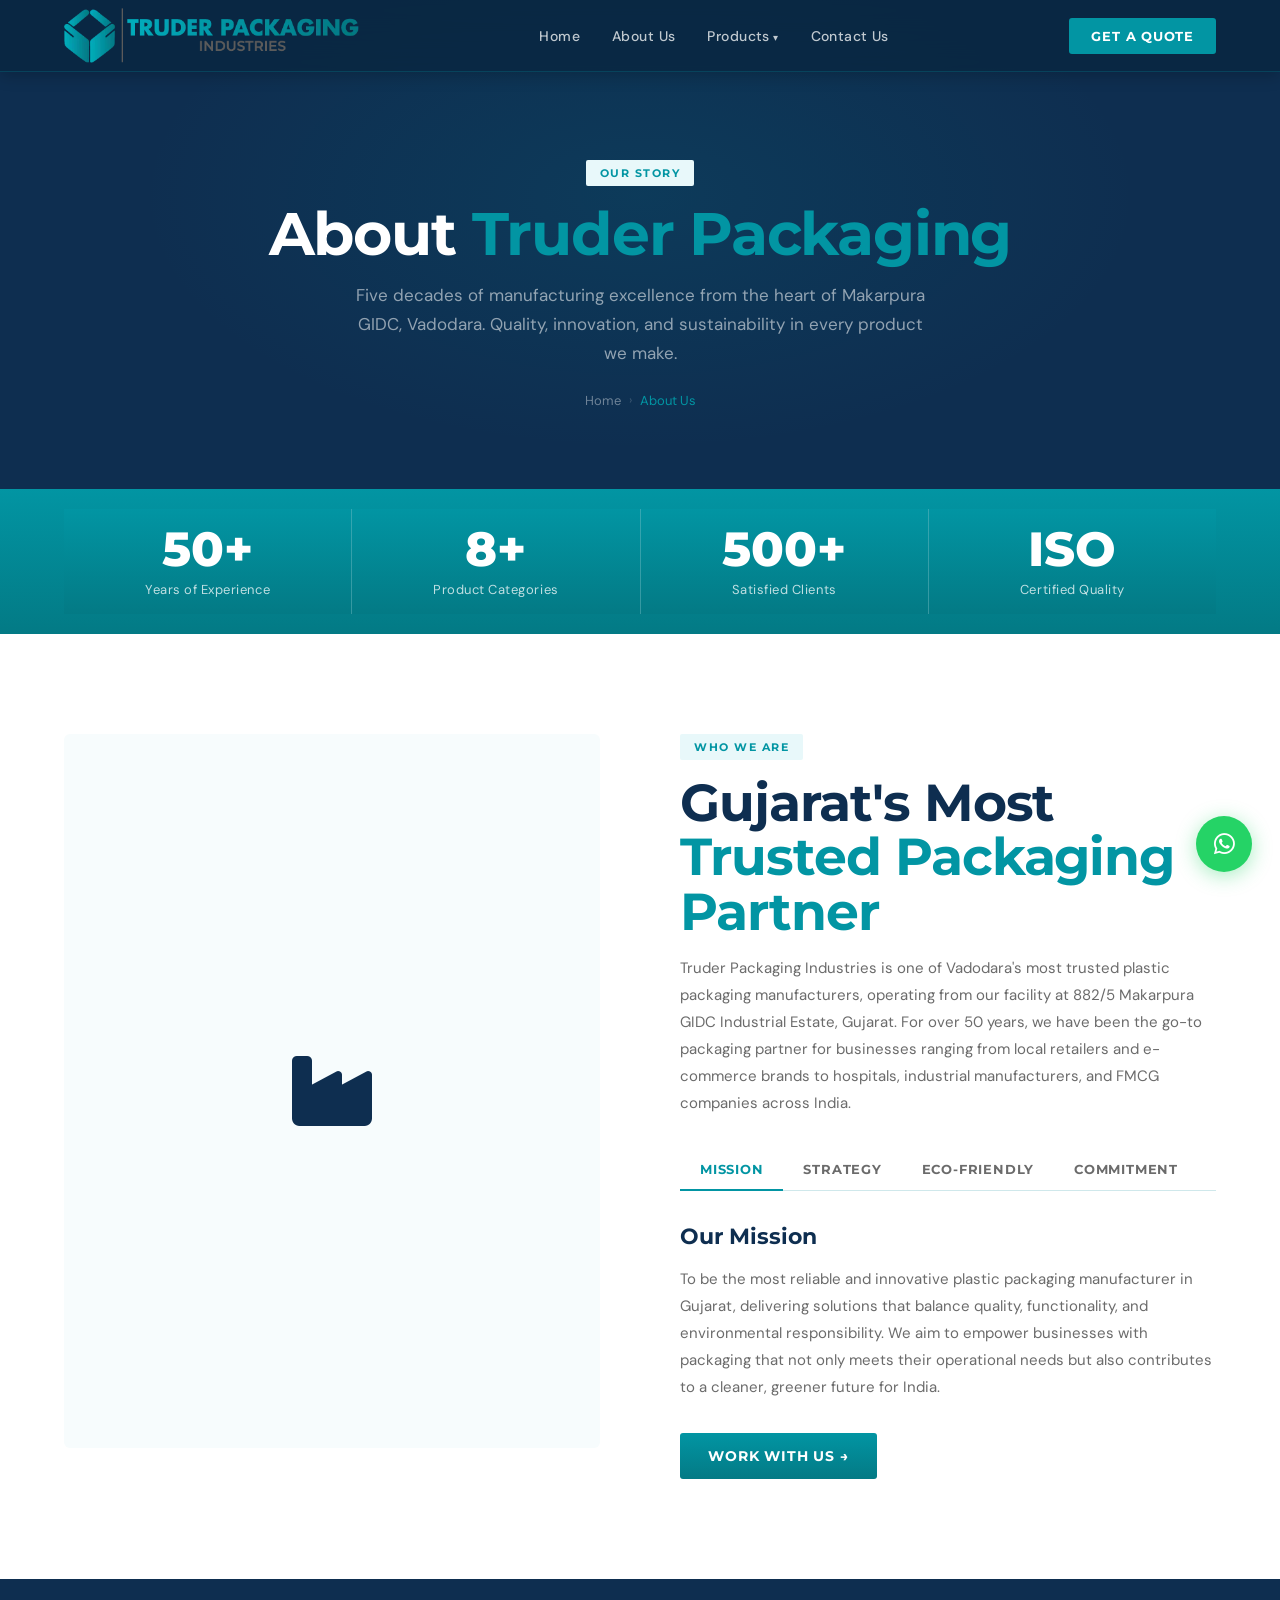
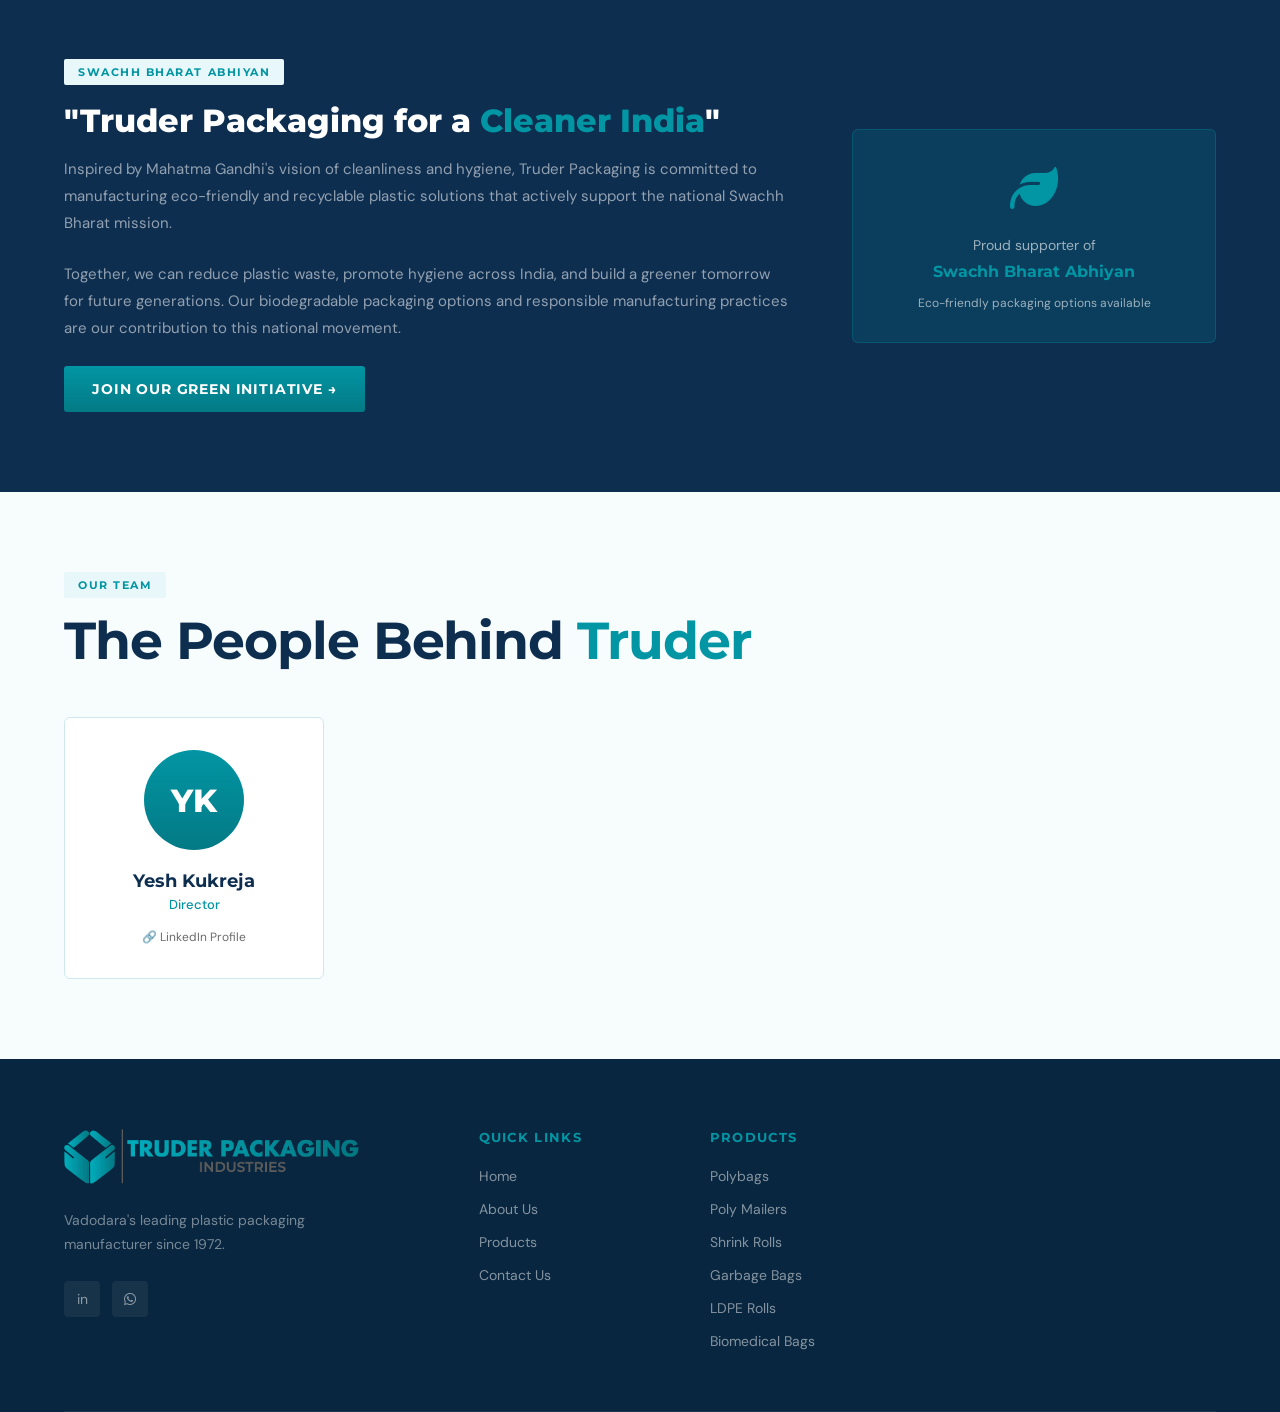
==== about.html @ 2eac1f43 "update" ====
<!DOCTYPE html>
<html lang="en">
<head>
  <meta charset="UTF-8">
  <meta name="viewport" content="width=device-width, initial-scale=1.0">
  <title>About Us | Truder Packaging</title>
  <link rel="stylesheet" href="https://cdnjs.cloudflare.com/ajax/libs/font-awesome/6.4.0/css/all.min.css">
  <link rel="stylesheet" href="truder.css">
  <link rel="preconnect" href="https://fonts.googleapis.com">
  <link href="https://fonts.googleapis.com/css2?family=Montserrat:wght@700;800&family=Syne:wght@400;600;700;800&family=DM+Sans:ital,wght@0,300;0,400;0,500;1,300&display=swap" rel="stylesheet">
</head>
<body>

<header>
  <div class="header-inner">
    <a href="/" class="logo"><img src="truder-logo.webp" alt="Truder Packaging Industries"></a>
    <nav id="main-nav">
      <a href="/">Home</a>
      <a href="/about">About Us</a>
      <div class="nav-dropdown">
        <a href="/products">Products</a>
        <div class="dropdown-menu">
          <a href="/product?id=polybags">Polybags</a>
          <a href="/product?id=polymailers">Poly Mailers</a>
          <a href="/product?id=printedliners">Printed Liners</a>
          <a href="/product?id=shrinkrolls">Printed Shrink Rolls</a>
          <a href="/product?id=garbagebags">Garbage Bags</a>
          <a href="/product?id=ldpe">LDPE Industrial Rolls</a>
          <a href="/product?id=biomedical">Biomedical Waste Bags</a>
          <a href="/product?id=diaperbags">Diaper Bags</a>
        </div>
      </div>
      <a href="/contact">Contact Us</a>
    </nav>
    <a href="/contact" class="header-cta">Get a Quote</a>
    <div class="hamburger" onclick="toggleMobile()"><span></span><span></span><span></span></div>
  </div>
</header>
<a href="https://web.whatsapp.com/send?phone=9408342280" class="whatsapp-float" target="_blank"><i class="fa-brands fa-whatsapp"></i></a>

  <section class="page-hero">
    <div class="container">
      <div class="page-hero-content">
        <div class="tag">Our Story</div>
        <h1>About <span>Truder Packaging</span></h1>
        <p>Five decades of manufacturing excellence from the heart of Makarpura GIDC, Vadodara. Quality, innovation, and sustainability in every product we make.</p>
        <div class="breadcrumb"><a href="/">Home</a><span>›</span><span class="current">About Us</span></div>
      </div>
    </div>
  </section>

  <section class="stats-strip">
    <div class="container">
      <div class="stats-grid">
        <div class="stat-item"><div class="stat-num">50+</div><div class="stat-label">Years of Experience</div></div>
        <div class="stat-item"><div class="stat-num">8+</div><div class="stat-label">Product Categories</div></div>
        <div class="stat-item"><div class="stat-num">500+</div><div class="stat-label">Satisfied Clients</div></div>
        <div class="stat-item"><div class="stat-num">ISO</div><div class="stat-label">Certified Quality</div></div>
      </div>
    </div>
  </section>

  <section class="about-full">
    <div class="container">
      <div class="about-full-grid">
        <div class="about-img-tall">
          <img src="https://www.truderpackaging.com/img/whoweare.webp" alt="Truder Packaging team Vadodara" onerror="this.style.display='none'; this.parentElement.innerHTML='<div style=\'display:flex;align-items:center;justify-content:center;height:100%;font-size:80px;\'><i class=\'fa-solid fa-industry\'></i></div>'">
      </div>
        <div>
          <div class="tag">Who We Are</div>
          <h2 class="section-title">Gujarat's Most <span>Trusted Packaging Partner</span></h2>
          <p style="font-size:15px;color:var(--gray);line-height:1.8;margin:16px 0 32px">Truder Packaging Industries is one of Vadodara's most trusted plastic packaging manufacturers, operating from our facility at 882/5 Makarpura GIDC Industrial Estate, Gujarat. For over 50 years, we have been the go-to packaging partner for businesses ranging from local retailers and e-commerce brands to hospitals, industrial manufacturers, and FMCG companies across India.</p>
          <div class="about-tabs">
            <div class="about-tab active" onclick="switchTab(this,'tab-mission')">Mission</div>
            <div class="about-tab" onclick="switchTab(this,'tab-strategy')">Strategy</div>
            <div class="about-tab" onclick="switchTab(this,'tab-eco')">Eco-Friendly</div>
            <div class="about-tab" onclick="switchTab(this,'tab-commitment')">Commitment</div>
          </div>
          <div id="tab-mission" class="about-tab-content active">
            <h3>Our Mission</h3>
            <p>To be the most reliable and innovative plastic packaging manufacturer in Gujarat, delivering solutions that balance quality, functionality, and environmental responsibility. We aim to empower businesses with packaging that not only meets their operational needs but also contributes to a cleaner, greener future for India.</p>
          </div>
          <div id="tab-strategy" class="about-tab-content">
            <h3>Our Strategy</h3>
            <p>We invest continuously in modern machinery, skilled staff, and sustainable raw materials. Our production process is designed to minimize waste while maximizing output quality. By fostering close partnerships with our clients, we tailor every packaging solution to their specific requirements and industry standards.</p>
          </div>
          <div id="tab-eco" class="about-tab-content">
            <h3>Eco-Friendly Approach</h3>
            <p>Truder Packaging prioritizes environmental responsibility in every decision we make. We manufacture biodegradable and recyclable packaging options wherever possible, and we're actively reducing our plastic waste footprint. We are proud supporters of India's Swachh Bharat Abhiyan.</p>
          </div>
          <div id="tab-commitment" class="about-tab-content">
            <h3>Our Commitment</h3>
            <p>From raw material selection to final product delivery, we maintain the highest standards of quality, reliability, and customer satisfaction. Every batch is quality-checked. Every order dispatched on time. Every client receives honest, responsive, professional service, without exception.</p>
          </div>
          <a href="/contact" class="btn-primary" style="margin-top:32px">Work With Us →</a>
        </div>
      </div>
    </div>
  </section>

  <section class="swachh-section">
    <div class="container">
      <div class="swachh-inner">
        <div>
          <div class="tag">Swachh Bharat Abhiyan</div>
          <h2>"Truder Packaging for a <span>Cleaner India</span>"</h2>
          <p>Inspired by Mahatma Gandhi's vision of cleanliness and hygiene, Truder Packaging is committed to manufacturing eco-friendly and recyclable plastic solutions that actively support the national Swachh Bharat mission.</p>
          <p>Together, we can reduce plastic waste, promote hygiene across India, and build a greener tomorrow for future generations. Our biodegradable packaging options and responsible manufacturing practices are our contribution to this national movement.</p>
          <a href="/contact" class="btn-primary">Join Our Green Initiative →</a>
        </div>
        <div class="swachh-badge">
          <div class="icon"><i class="fa-solid fa-leaf"></i></div>
          <p>Proud supporter of</p>
          <strong>Swachh Bharat Abhiyan</strong>
          <p style="margin-top:12px;font-size:12px">Eco-friendly packaging options available</p>
        </div>
      </div>
    </div>
  </section>

  <section class="team-section">
    <div class="container">
      <div class="tag">Our Team</div>
      <h2 class="section-title">The People Behind <span>Truder</span></h2>
      <div class="team-grid">
        <div class="team-card">
          <div class="team-avatar">
            <img src="https://www.truderpackaging.com/img/yesh-kukreja.jpeg" alt="Yesh Kukreja Director Truder Packaging" onerror="this.style.display='none'; this.parentElement.innerHTML='<span class=\'initials\'>YK</span>'">
          </div>
          <h3>Yesh Kukreja</h3>
          <div class="role">Director</div>
          <a href="https://www.linkedin.com/in/yash-kukrejatruderpackaging" class="team-linkedin" target="_blank">🔗 LinkedIn Profile</a>
        </div>
      </div>
    </div>
  </section>

<footer>
  <div class="container">
    <div class="footer-grid">
      <div class="footer-brand">
       <a href="/" class="logo"><img src="truder-logo.webp" alt="Truder Packaging Industries"></a>
        <p>Vadodara's leading plastic packaging manufacturer since 1972.</p>
        <div class="footer-social">
          <a href="https://www.linkedin.com/company/truder-packaging/" class="social-btn" target="_blank">in</a>
          <a href="https://web.whatsapp.com/send?phone=9408342280" class="social-btn" target="_blank"><i class="fa-brands fa-whatsapp"></i></a>
        </div>
      </div>
      <div class="footer-col">
        <h4>Quick Links</h4>
        <ul class="footer-links">
          <li><a href="/">Home</a></li>
          <li><a href="/about">About Us</a></li>
          <li><a href="/products">Products</a></li>
          <li><a href="/contact">Contact Us</a></li>
        </ul>
      </div>
      <div class="footer-col">
        <h4>Products</h4>
        <ul class="footer-links">
          <li><a href="/product?id=polybags">Polybags</a></li>
          <li><a href="/product?id=polymailers">Poly Mailers</a></li>
          <li><a href="/product?id=shrinkrolls">Shrink Rolls</a></li>
          <li><a href="/product?id=garbagebags">Garbage Bags</a></li>
          <li><a href="/product?id=ldpe">LDPE Rolls</a></li>
          <li><a href="/product?id=biomedical">Biomedical Bags</a></li>
        </ul>
      </div>
    </div>
  </div>
</footer>
<script src="truder.js"></script>
</body>
</html>
---- truder.css ----
*, *::before, *::after { box-sizing: border-box; margin: 0; padding: 0; }

:root {
  --teal: #0295a3;
  --teal-light: #037a85;
  --teal-dark: #026a73;
  --teal-pale: #e8f8fa;
  --dark: #0E2E50;
  --dark2: #08263f;
  --mid: #3A3A3A;
  --gray: #6B6B6B;
  --light: #f7fcfd;
  --white: #FFFFFF;
  --border: #cfe8eb;
  --font-head: 'Montserrat', sans-serif;
  --font-body: 'DM Sans', sans-serif;
}

html { scroll-behavior: smooth; }
body { font-family: var(--font-body); color: var(--dark); background: var(--white); overflow-x: hidden; }

.container { max-width: 1200px; margin: 0 auto; padding: 0 24px; }
.tag { display: inline-block; font-family: var(--font-head); font-size: 11px; font-weight: 700; letter-spacing: .14em; text-transform: uppercase; color: var(--teal); background: var(--teal-pale); padding: 6px 14px; border-radius: 2px; margin-bottom: 16px; }
.btn-primary { display: inline-flex; align-items: center; gap: 8px; background: linear-gradient(to bottom, var(--teal), var(--teal-light)); color: #fff; font-family: var(--font-head); font-weight: 700; font-size: 14px; letter-spacing: .06em; text-transform: uppercase; padding: 14px 28px; border-radius: 3px; text-decoration: none; border: none; cursor: pointer; transition: background .2s, transform .15s; }
.btn-primary:hover { background: linear-gradient(to bottom, var(--teal-light), var(--teal-dark)); transform: translateY(-1px); }
.btn-outline { display: inline-flex; align-items: center; gap: 8px; background: transparent; color: var(--teal); border: 2px solid var(--teal); font-family: var(--font-head); font-weight: 700; font-size: 14px; letter-spacing: .06em; text-transform: uppercase; padding: 12px 26px; border-radius: 3px; text-decoration: none; cursor: pointer; transition: all .2s; }
.btn-outline:hover { background: var(--teal); color: #fff; }
.section-title { font-family: var(--font-head); font-size: clamp(32px, 5vw, 52px); font-weight: 700; letter-spacing: -0.02em; line-height: 1.05; color: var(--dark); }
.section-title span { color: var(--teal); }
.section-sub { font-size: 17px; color: var(--gray); line-height: 1.7; max-width: 600px; margin-top: 16px; }

header { position: fixed; top: 0; left: 0; right: 0; z-index: 1000; background: rgba(8, 38, 63, 0.75); backdrop-filter: blur(16px); -webkit-backdrop-filter: blur(16px); border-bottom: 1px solid rgba(2, 149, 163, 0.25); box-shadow: 0 4px 15px rgba(0,0,0,0.2); transition: all .3s; }
.header-inner { display: flex; align-items: center; justify-content: space-between; padding: 8px 24px; max-width: 1200px; margin: 0 auto; }
.logo { display: flex; align-items: center; text-decoration: none; }
.logo img { height: 55px; width: auto; object-fit: contain; }
.logo span { color: var(--teal); }
nav { display: flex; align-items: center; gap: 32px; }
nav a { color: rgba(255,255,255,0.75); text-decoration: none; font-size: 14px; font-weight: 500; letter-spacing: .03em; transition: color .2s; position: relative; }
nav a:hover { color: #fff; }
.nav-dropdown { position: relative; }
.nav-dropdown > a::after { content: ' ▾'; font-size: 10px; }
.dropdown-menu { display: none; position: absolute; top: 100%; margin-top: 12px; left: 0; background: var(--dark2); border: 1px solid rgba(255,255,255,0.1); border-radius: 6px; min-width: 220px; padding: 8px 0; box-shadow: 0 20px 40px rgba(0,0,0,0.4); }
.dropdown-menu::before { content: ''; position: absolute; top: -12px; left: 0; right: 0; height: 12px; }
.nav-dropdown:hover .dropdown-menu { display: block; }
.dropdown-menu a { display: block; padding: 10px 20px; color: rgba(255,255,255,0.7); font-size: 13px; }
.dropdown-menu a:hover { color: var(--teal); background: rgba(2,149,163,0.08); }
.header-cta { background: var(--teal); color: #fff; font-family: var(--font-head); font-size: 13px; font-weight: 700; letter-spacing: .06em; text-transform: uppercase; padding: 10px 22px; border-radius: 3px; text-decoration: none; transition: background .2s; }
.header-cta:hover { background: var(--teal-light); }
.hamburger { display: none; flex-direction: column; gap: 5px; cursor: pointer; padding: 4px; }
.hamburger span { width: 24px; height: 2px; background: #fff; border-radius: 2px; transition: all .3s; }

.hero { min-height: 110vh; display: flex; align-items: center; background: linear-gradient(135deg, var(--dark) 0%, var(--dark2) 100%); position: relative; overflow: hidden; padding-top: 80px; }
.hero-bg { position: absolute; inset: 0; background: radial-gradient(ellipse 80% 60% at 60% 50%, rgba(2,149,163,.15) 0%, transparent 70%), radial-gradient(ellipse 40% 40% at 10% 80%, rgba(2,149,163,.08) 0%, transparent 60%); }
.hero-grid { position: absolute; inset: 0; background-image: linear-gradient(rgba(255,255,255,.03) 1px, transparent 1px), linear-gradient(90deg, rgba(255,255,255,.03) 1px, transparent 1px); background-size: 60px 60px; }
.hero-content { position: relative; z-index: 2; display: grid; grid-template-columns: 1fr 1fr; gap: 80px; align-items: center; padding: 80px 0; }
.hero-eyebrow { display: flex; align-items: center; gap: 12px; margin-bottom: 24px; }
.hero-eyebrow-line { width: 40px; height: 2px; background: var(--teal); }
.hero-eyebrow-text { font-family: var(--font-head); font-size: 12px; font-weight: 700; letter-spacing: .15em; text-transform: uppercase; color: var(--teal); }
.hero h1 { font-family: var(--font-head); font-size: clamp(40px, 5.5vw, 68px); font-weight: 700; letter-spacing: -0.02em; line-height: 1.05; color: #fff; margin-bottom: 24px; }
.hero h1 span { color: var(--teal); display: block; }
.hero-desc { font-size: 17px; color: rgba(255,255,255,0.6); line-height: 1.75; margin-bottom: 20px; max-width: 480px; }
.hero-btns { display: flex; gap: 16px; flex-wrap: wrap; margin-bottom: 25px; }
.hero-stats { display: grid; grid-template-columns: repeat(2, 1fr); gap: 2px; margin-top: 20px; }
.hero-stat { background: rgba(255,255,255,0.04); border: 1px solid rgba(255,255,255,0.08); padding: 20px; }
.hero-stat-num { font-family: var(--font-head); font-size: 36px; font-weight: 800; color: var(--teal); line-height: 1; }
.hero-stat-label { font-size: 12px; color: rgba(255,255,255,0.5); margin-top: 4px; letter-spacing: .04em; }
.hero-visual { position: relative; }
.hero-card-main { background: rgba(255,255,255,0.04); border: 1px solid rgba(255,255,255,0.1); border-radius: 8px; padding: 32px; position: relative; overflow: hidden; }
.hero-card-main::before { content: ''; position: absolute; top: 0; left: 0; right: 0; height: 3px; background: linear-gradient(90deg, var(--teal), var(--teal-light)); }
.hero-products-grid { display: grid; grid-template-columns: repeat(2, 1fr); gap: 12px; margin-bottom: 20px; }
.hero-product-chip { background: rgba(2,149,163,.12); border: 1px solid rgba(2,149,163,.25); border-radius: 4px; padding: 10px 14px; font-size: 12px; font-weight: 500; color: rgba(255,255,255,0.8); display: flex; align-items: center; gap: 8px; }
.hero-product-chip .dot { width: 6px; height: 6px; background: var(--teal); border-radius: 50%; flex-shrink: 0; }
.hero-badge { background: rgba(2,149,163,.15); border: 1px solid rgba(2,149,163,.30); border-radius: 4px; padding: 12px 16px; display: flex; align-items: center; gap: 12px; }
.hero-badge-icon { font-size: 24px; color: var(--teal); }
.hero-badge-text { font-size: 13px; color: rgba(255,255,255,0.7); line-height: 1.4; }
.hero-badge-text strong { color: #fff; display: block; font-size: 14px; }
.hero-floating { position: absolute; top: -20px; right: -20px; background: linear-gradient(to bottom, var(--teal), var(--teal-light)); color: #fff; font-family: var(--font-head); font-size: 11px; font-weight: 800; letter-spacing: .1em; text-transform: uppercase; padding: 8px 16px; border-radius: 2px; transform: rotate(3deg); }

.marquee-wrap { background: linear-gradient(to right, var(--teal), var(--teal-light)); padding: 14px 0; overflow: hidden; }
.marquee-track { display: flex; gap: 0; animation: marquee 20s linear infinite; white-space: nowrap; }
.marquee-track span { font-family: var(--font-head); font-size: 13px; font-weight: 700; letter-spacing: .1em; text-transform: uppercase; color: rgba(255,255,255,0.85); padding: 0 32px; }
.marquee-track span.sep { color: rgba(255,255,255,0.4); }
@keyframes marquee { from { transform: translateX(0); } to { transform: translateX(-50%); } }

.about-strip { padding: 100px 0; background: var(--light); }
.about-strip-inner { display: grid; grid-template-columns: 1fr 1fr; gap: 80px; align-items: center; }
.about-img-block { position: relative; }
.about-img-placeholder { width: 100%; aspect-ratio: 4/3; background: linear-gradient(135deg, #1C1C1C 0%, #2A2A2A 100%); border-radius: 6px; overflow: hidden; position: relative; display: flex; align-items: center; justify-content: center; }
.about-img-placeholder img { width: 100%; height: 100%; object-fit: cover; }
.about-img-placeholder .fallback { color: rgba(255,255,255,0.3); font-size: 14px; text-align: center; padding: 20px; }
.about-year-badge { position: absolute; bottom: -20px; right: -20px; background: linear-gradient(to bottom, var(--teal), var(--teal-light)); color: #fff; width: 100px; height: 100px; border-radius: 50%; display: flex; flex-direction: column; align-items: center; justify-content: center; font-family: var(--font-head); box-shadow: 0 8px 24px rgba(2,149,163,.40); }
.about-year-badge .num { font-size: 28px; font-weight: 800; line-height: 1; }
.about-year-badge .lbl { font-size: 10px; font-weight: 700; letter-spacing: .08em; opacity: .85; }
.about-features { display: flex; flex-direction: column; gap: 20px; margin-top: 32px; }
.about-feature { display: flex; align-items: flex-start; gap: 16px; }
.about-feature-icon { width: 44px; height: 44px; background: var(--teal-pale); color: var(--teal); border-radius: 4px; display: flex; align-items: center; justify-content: center; font-size: 20px; flex-shrink: 0; }
.about-feature-text h4 { font-family: var(--font-head); font-size: 15px; font-weight: 700; color: var(--dark); margin-bottom: 4px; }
.about-feature-text p { font-size: 14px; color: var(--gray); line-height: 1.6; }

.why-section { padding: 100px 0; background: linear-gradient(135deg, var(--dark) 0%, var(--dark2) 100%); }
.why-section .section-title { color: #fff; }
.why-section .section-title span { color: var(--teal); }
.why-section .section-sub { color: rgba(255,255,255,0.5); }
.why-grid { display: grid; grid-template-columns: repeat(3, 1fr); gap: 2px; margin-top: 60px; }
.why-card { background: rgba(255,255,255,0.03); border: 1px solid rgba(255,255,255,0.07); padding: 40px 32px; transition: all .3s; position: relative; overflow: hidden; }
.why-card::before { content: ''; position: absolute; bottom: 0; left: 0; right: 0; height: 3px; background: var(--teal); transform: scaleX(0); transform-origin: left; transition: transform .3s; }
.why-card:hover { background: rgba(2,149,163,.06); border-color: rgba(2,149,163,.20); }
.why-card:hover::before { transform: scaleX(1); }
.why-icon { font-size: 36px; margin-bottom: 20px; color: var(--teal); }
.why-card h3 { font-family: var(--font-head); font-size: 20px; font-weight: 700; color: #fff; margin-bottom: 12px; }
.why-card p { font-size: 14px; color: rgba(255,255,255,0.5); line-height: 1.7; }
.why-card ul { list-style: none; margin-top: 16px; display: flex; flex-direction: column; gap: 8px; }
.why-card ul li { font-size: 13px; color: rgba(255,255,255,0.45); display: flex; align-items: center; gap: 8px; }
.why-card ul li::before { content: ''; width: 4px; height: 4px; background: var(--teal); border-radius: 50%; flex-shrink: 0; }

.products-section { padding: 100px 0; }
.products-header { display: flex; justify-content: space-between; align-items: flex-end; margin-bottom: 60px; flex-wrap: wrap; gap: 20px; }
.products-grid { display: grid; grid-template-columns: repeat(3, 1fr); gap: 24px; }
.product-card { border: 1px solid var(--border); border-radius: 6px; overflow: hidden; transition: all .3s; cursor: pointer; }
.product-card:hover { border-color: var(--teal); box-shadow: 0 12px 40px rgba(2,149,163,.15); transform: translateY(-4px); }
.product-card-img { aspect-ratio: 4/3; background: var(--light); overflow: hidden; position: relative; display: flex; align-items: center; justify-content: center; }
.product-card-img img { width: 100%; height: 100%; object-fit: cover; transition: transform .4s; }
.product-card:hover .product-card-img img { transform: scale(1.05); }
.product-card-img .product-emoji { font-size: 52px; opacity: 0.4; color: var(--teal); }
.product-card-body { padding: 24px; }
.product-card-tag { font-size: 10px; font-weight: 700; letter-spacing: .12em; text-transform: uppercase; color: var(--teal); margin-bottom: 8px; }
.product-card h3 { font-family: var(--font-head); font-size: 18px; font-weight: 700; color: var(--dark); margin-bottom: 10px; }
.product-card p { font-size: 13px; color: var(--gray); line-height: 1.65; }
.product-card-link { display: inline-flex; align-items: center; gap: 6px; font-family: var(--font-head); font-size: 12px; font-weight: 700; letter-spacing: .08em; text-transform: uppercase; color: var(--teal); text-decoration: none; margin-top: 16px; transition: gap .2s; }
.product-card-link:hover { gap: 10px; }

.testimonials-section { padding: 100px 0; background: var(--light); }
.testimonials-grid { display: grid; grid-template-columns: repeat(3, 1fr); gap: 24px; margin-top: 60px; }
.testimonial-card { background: var(--white); border: 1px solid var(--border); border-radius: 6px; padding: 32px; position: relative; }
.testimonial-card::before { content: '\201C'; font-family: var(--font-head); font-size: 80px; line-height: 1; color: var(--teal); opacity: .15; position: absolute; top: 16px; right: 24px; }
.testimonial-stars { color: var(--teal); font-size: 14px; margin-bottom: 16px; }
.testimonial-text { font-size: 14px; color: var(--mid); line-height: 1.75; font-style: italic; margin-bottom: 24px; }
.testimonial-author { display: flex; align-items: center; gap: 12px; }
.testimonial-avatar { width: 44px; height: 44px; background: linear-gradient(to bottom, var(--teal), var(--teal-light)); border-radius: 50%; display: flex; align-items: center; justify-content: center; font-family: var(--font-head); font-size: 16px; font-weight: 800; color: #fff; }
.testimonial-info h4 { font-family: var(--font-head); font-size: 14px; font-weight: 700; color: var(--dark); }
.testimonial-info span { font-size: 12px; color: var(--gray); }

.cta-banner { background: linear-gradient(135deg, var(--dark) 0%, var(--dark2) 100%); padding: 80px 0; position: relative; overflow: hidden; }
.cta-banner::before { content: ''; position: absolute; inset: 0; background: radial-gradient(ellipse 60% 80% at 50% 50%, rgba(2,149,163,.20) 0%, transparent 70%); }
.cta-inner { position: relative; z-index: 1; text-align: center; }
.cta-inner h2 { font-family: var(--font-head); font-size: clamp(28px, 4vw, 48px); font-weight: 700; letter-spacing: -0.02em; line-height: 1.05; color: #fff; margin-bottom: 16px; }
.cta-inner p { font-size: 17px; color: rgba(255,255,255,0.6); margin-bottom: 40px; max-width: 540px; margin-left: auto; margin-right: auto; }
.cta-btns { display: flex; gap: 16px; justify-content: center; flex-wrap: wrap; }

.page-hero { padding: 160px 0 80px; background: var(--dark); text-align: center; position: relative; overflow: hidden; }
.page-hero::before { content: ''; position: absolute; inset: 0; background: radial-gradient(ellipse 60% 80% at 50% 40%, rgba(2,149,163,.12) 0%, transparent 65%); }
.page-hero-content { position: relative; z-index: 1; }
.page-hero h1 { font-family: var(--font-head); font-size: clamp(36px, 5vw, 60px); font-weight: 700; letter-spacing: -0.02em; line-height: 1.05; color: #fff; margin-bottom: 16px; }
.page-hero h1 span { color: var(--teal); }
.page-hero p { font-size: 17px; color: rgba(255,255,255,0.55); max-width: 580px; margin: 0 auto; line-height: 1.7; }
.breadcrumb { display: flex; align-items: center; gap: 8px; justify-content: center; margin-top: 24px; }
.breadcrumb a { color: rgba(255,255,255,0.4); font-size: 13px; text-decoration: none; }
.breadcrumb a:hover { color: var(--teal); }
.breadcrumb span { color: rgba(255,255,255,0.2); font-size: 12px; }
.breadcrumb .current { color: var(--teal); font-size: 13px; }

.about-full { padding: 100px 0; }
.about-full-grid { display: grid; grid-template-columns: 1fr 1fr; gap: 80px; align-items: start; }
.about-img-tall { aspect-ratio: 3/4; background: var(--light); border-radius: 6px; overflow: hidden; position: relative; }
.about-img-tall img { width: 100%; height: 100%; object-fit: cover; }
.about-tabs { display: flex; gap: 0; border-bottom: 1px solid var(--border); margin-bottom: 32px; }
.about-tab { font-family: var(--font-head); font-size: 13px; font-weight: 700; letter-spacing: .06em; text-transform: uppercase; padding: 12px 20px; color: var(--gray); cursor: pointer; border-bottom: 2px solid transparent; margin-bottom: -1px; transition: all .2s; }
.about-tab.active { color: var(--teal); border-bottom-color: var(--teal); }
.about-tab-content { display: none; }
.about-tab-content.active { display: block; }
.about-tab-content h3 { font-family: var(--font-head); font-size: 22px; font-weight: 700; color: var(--dark); margin-bottom: 16px; }
.about-tab-content p { font-size: 15px; color: var(--gray); line-height: 1.8; }

.stats-strip { background: linear-gradient(to bottom, var(--teal), var(--teal-light)); padding: 20px 0; }
.stats-grid { display: grid; grid-template-columns: repeat(4, 1fr); gap: 1px; background: rgba(255,255,255,0.2); }
.stat-item { background: linear-gradient(to bottom, var(--teal), var(--teal-light)); padding: 16px; text-align: center; }
.stat-num { font-family: var(--font-head); font-size: 48px; font-weight: 800; color: #fff; line-height: 1; }
.stat-label { font-size: 13px; color: rgba(255,255,255,0.75); margin-top: 8px; letter-spacing: .04em; }

.swachh-section { padding: 80px 0; background: var(--dark); }
.swachh-inner { display: grid; grid-template-columns: 2fr 1fr; gap: 60px; align-items: center; }
.swachh-inner h2 { font-family: var(--font-head); font-size: 32px; font-weight: 800; color: #fff; margin-bottom: 16px; }
.swachh-inner h2 span { color: var(--teal); }
.swachh-inner p { font-size: 15px; color: rgba(255,255,255,0.55); line-height: 1.8; margin-bottom: 24px; }
.swachh-badge { background: rgba(2,149,163,0.15); border: 1px solid rgba(2,149,163,0.30); border-radius: 6px; padding: 28px; text-align: center; }
.swachh-badge .icon { font-size: 48px; margin-bottom: 12px; color: var(--teal); }
.swachh-badge p { font-size: 14px; color: rgba(255,255,255,0.6); margin: 0; }
.swachh-badge strong { color: var(--teal); display: block; font-family: var(--font-head); font-size: 16px; margin-top: 4px; }

.team-section { padding: 80px 0; background: var(--light); }
.team-grid { display: flex; gap: 32px; margin-top: 48px; flex-wrap: wrap; }
.team-card { background: var(--white); border: 1px solid var(--border); border-radius: 6px; padding: 32px; flex: 0 0 260px; text-align: center; }
.team-avatar { width: 100px; height: 100px; border-radius: 50%; background: linear-gradient(to bottom, var(--teal), var(--teal-light)); display: flex; align-items: center; justify-content: center; margin: 0 auto 20px; overflow: hidden; }
.team-avatar img { width: 100%; height: 100%; object-fit: cover; }
.team-avatar .initials { font-family: var(--font-head); font-size: 32px; font-weight: 800; color: #fff; }
.team-card h3 { font-family: var(--font-head); font-size: 18px; font-weight: 700; color: var(--dark); }
.team-card .role { font-size: 13px; color: var(--teal); margin-top: 4px; font-weight: 500; }
.team-linkedin { display: inline-flex; align-items: center; gap: 6px; margin-top: 16px; font-size: 12px; color: var(--gray); text-decoration: none; }
.team-linkedin:hover { color: var(--teal); }

.all-products-section { padding: 80px 0; }
.products-full-grid { display: grid; grid-template-columns: repeat(4, 1fr); gap: 24px; }

.product-detail { padding: 80px 0; }
.product-detail-grid { display: grid; grid-template-columns: 1fr 1fr; gap: 80px; align-items: start; }
.product-detail-img { aspect-ratio: 1; background: var(--light); border-radius: 6px; overflow: hidden; display: flex; align-items: center; justify-content: center; }
.product-detail-img img { width: 100%; height: 100%; object-fit: cover; }
.product-detail-content h1 { font-family: var(--font-head); font-size: 40px; font-weight: 800; color: var(--dark); margin-bottom: 12px; }
.product-detail-content .desc { font-size: 15px; color: var(--gray); line-height: 1.8; margin-bottom: 28px; }
.product-specs { display: grid; grid-template-columns: 1fr 1fr; gap: 12px; margin-bottom: 28px; }
.spec-item { background: var(--light); border-radius: 4px; padding: 16px; }
.spec-item .spec-label { font-size: 11px; font-weight: 700; letter-spacing: .1em; text-transform: uppercase; color: var(--teal); margin-bottom: 4px; }
.spec-item .spec-val { font-size: 14px; color: var(--dark); font-weight: 500; }
.product-apps h4 { font-family: var(--font-head); font-size: 14px; font-weight: 700; letter-spacing: .08em; text-transform: uppercase; color: var(--dark); margin-bottom: 12px; }
.app-tags { display: flex; flex-wrap: wrap; gap: 8px; margin-bottom: 28px; }
.app-tag { background: var(--teal-pale); color: var(--teal); font-size: 12px; font-weight: 500; padding: 6px 12px; border-radius: 3px; }

.contact-section { padding: 80px 0; }
.contact-grid { display: grid; grid-template-columns: 1fr 1fr; gap: 60px; }
.contact-info h2 { font-family: var(--font-head); font-size: 32px; font-weight: 800; color: var(--dark); margin-bottom: 16px; }
.contact-info p { font-size: 15px; color: var(--gray); line-height: 1.75; margin-bottom: 36px; }
.contact-items { display: flex; flex-direction: column; gap: 24px; }
.contact-item { display: flex; gap: 16px; }
.contact-item-icon { width: 48px; height: 48px; background: var(--teal-pale); color: var(--teal); border-radius: 4px; display: flex; align-items: center; justify-content: center; font-size: 20px; flex-shrink: 0; }
.contact-item-body h4 { font-family: var(--font-head); font-size: 14px; font-weight: 700; color: var(--dark); margin-bottom: 4px; }
.contact-item-body p { font-size: 14px; color: var(--gray); line-height: 1.6; }
.contact-item-body a { color: var(--teal); text-decoration: none; }
.contact-form-card { background: var(--light); border-radius: 8px; padding: 40px; }
.contact-form-card h3 { font-family: var(--font-head); font-size: 22px; font-weight: 700; color: var(--dark); margin-bottom: 28px; }
.form-group { margin-bottom: 20px; }
.form-group label { display: block; font-size: 13px; font-weight: 600; color: var(--mid); margin-bottom: 8px; letter-spacing: .03em; }
.form-group input, .form-group textarea, .form-group select { width: 100%; padding: 12px 16px; border: 1px solid var(--border); border-radius: 4px; font-family: var(--font-body); font-size: 14px; color: var(--dark); background: var(--white); transition: border-color .2s; outline: none; }
.form-group input:focus, .form-group textarea:focus, .form-group select:focus { border-color: var(--teal); }
.form-group textarea { height: 120px; resize: vertical; }
.form-row { display: grid; grid-template-columns: 1fr 1fr; gap: 16px; }
.map-section { background: var(--light); padding: 60px 0; }
.map-placeholder { height: 360px; background: linear-gradient(135deg, #e8e0d4 0%, #d4ccc0 100%); border-radius: 8px; display: flex; align-items: center; justify-content: center; position: relative; overflow: hidden; }
.map-placeholder .map-pin { font-size: 48px; color: var(--teal); }
.map-info { text-align: center; }
.map-info p { font-size: 14px; color: var(--gray); margin-top: 12px; }
.map-info strong { color: var(--dark); }

footer { background: var(--dark2); padding: 70px 0 0; }
.footer-grid { display: grid; grid-template-columns: 2fr 1fr 1fr 1.5fr; gap: 48px; padding-bottom: 60px; border-bottom: 1px solid rgba(255,255,255,0.08); }
.footer-brand .logo { font-size: 28px; margin-bottom: 16px; display: inline-block; }
.footer-brand p { font-size: 14px; color: rgba(255,255,255,0.45); line-height: 1.7; max-width: 280px; }
.footer-social { display: flex; gap: 12px; margin-top: 24px; }
.social-btn { width: 36px; height: 36px; background: rgba(255,255,255,0.06); border-radius: 4px; display: flex; align-items: center; justify-content: center; color: rgba(255,255,255,0.5); text-decoration: none; font-size: 14px; transition: all .2s; }
.social-btn:hover { background: var(--teal); color: #fff; }
.footer-col h4 { font-family: var(--font-head); font-size: 13px; font-weight: 700; letter-spacing: .1em; text-transform: uppercase; color: var(--teal); margin-bottom: 20px; }
.footer-links { list-style: none; display: flex; flex-direction: column; gap: 12px; }
.footer-links li a { font-size: 14px; color: rgba(255,255,255,0.5); text-decoration: none; transition: color .2s; }
.footer-links li a:hover { color: var(--teal); }
.footer-contact { display: flex; flex-direction: column; gap: 14px; }
.footer-contact-item { display: flex; gap: 10px; }
.footer-contact-item .icon { font-size: 15px; flex-shrink: 0; margin-top: 1px; color: var(--teal); }
.footer-contact-item p { font-size: 13px; color: rgba(255,255,255,0.5); line-height: 1.55; }
.footer-contact-item a { color: rgba(255,255,255,0.5); text-decoration: none; }
.footer-contact-item a:hover { color: var(--teal); }
.footer-bottom { display: flex; align-items: center; justify-content: space-between; padding: 20px 0; flex-wrap: wrap; gap: 12px; }
.footer-bottom p { font-size: 12px; color: rgba(255,255,255,0.3); }
.footer-bottom a { color: rgba(255,255,255,0.4); text-decoration: none; }
.footer-bottom a:hover { color: var(--teal); }

.whatsapp-float { position: fixed; bottom: 28px; right: 28px; z-index: 999; width: 56px; height: 56px; background: #25D366; color: #ffffff; border-radius: 50%; display: flex; align-items: center; justify-content: center; text-decoration: none; box-shadow: 0 4px 20px rgba(37,211,102,0.4); transition: transform .2s; font-size: 24px; }
.whatsapp-float:hover { transform: scale(1.1); color: #ffffff; }

@media (max-width: 900px) {
  .hero-content, .about-strip-inner, .about-full-grid, .contact-grid, .product-detail-grid, .swachh-inner { grid-template-columns: 1fr; gap: 48px; }
  .why-grid { grid-template-columns: 1fr; }
  .products-grid { grid-template-columns: repeat(2, 1fr); }
  .products-full-grid { grid-template-columns: repeat(2, 1fr); }
  .testimonials-grid { grid-template-columns: 1fr; }
  .stats-grid { grid-template-columns: repeat(2, 1fr); }
  .footer-grid { grid-template-columns: 1fr 1fr; }
  .hero-stats { display: none; }
  nav { display: none; }
  nav.open { display: flex; flex-direction: column; position: absolute; top: 64px; left: 0; right: 0; background: var(--dark2); padding: 20px; gap: 16px; border-top: 1px solid rgba(255,255,255,0.08); }
  .nav-dropdown .dropdown-menu { position: static; background: none; border: none; box-shadow: none; padding: 8px 0 0 16px; display: block; }
  .hamburger { display: flex; }
}
@media (max-width: 600px) {
  .products-grid, .products-full-grid { grid-template-columns: 1fr; }
  .footer-grid { grid-template-columns: 1fr; }
  .form-row { grid-template-columns: 1fr; }
  .hero-products-grid { grid-template-columns: 1fr; }
}
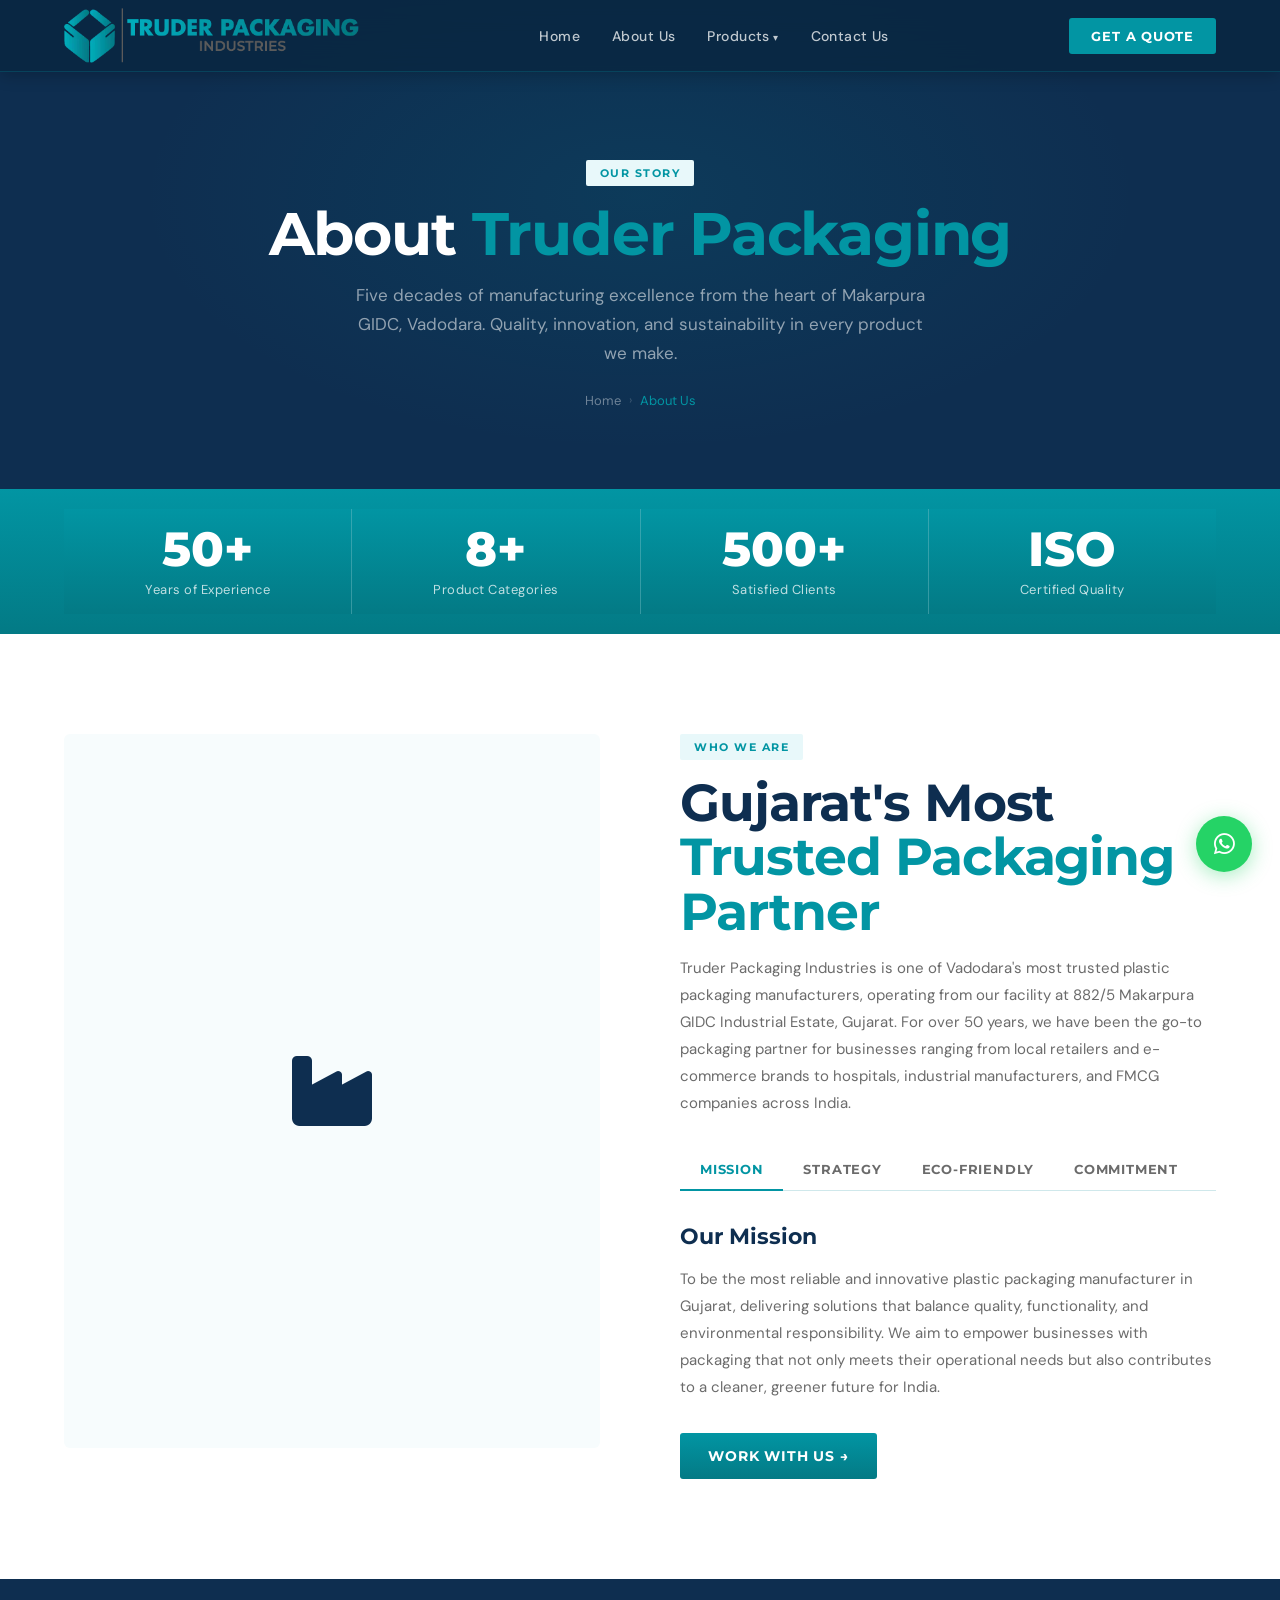
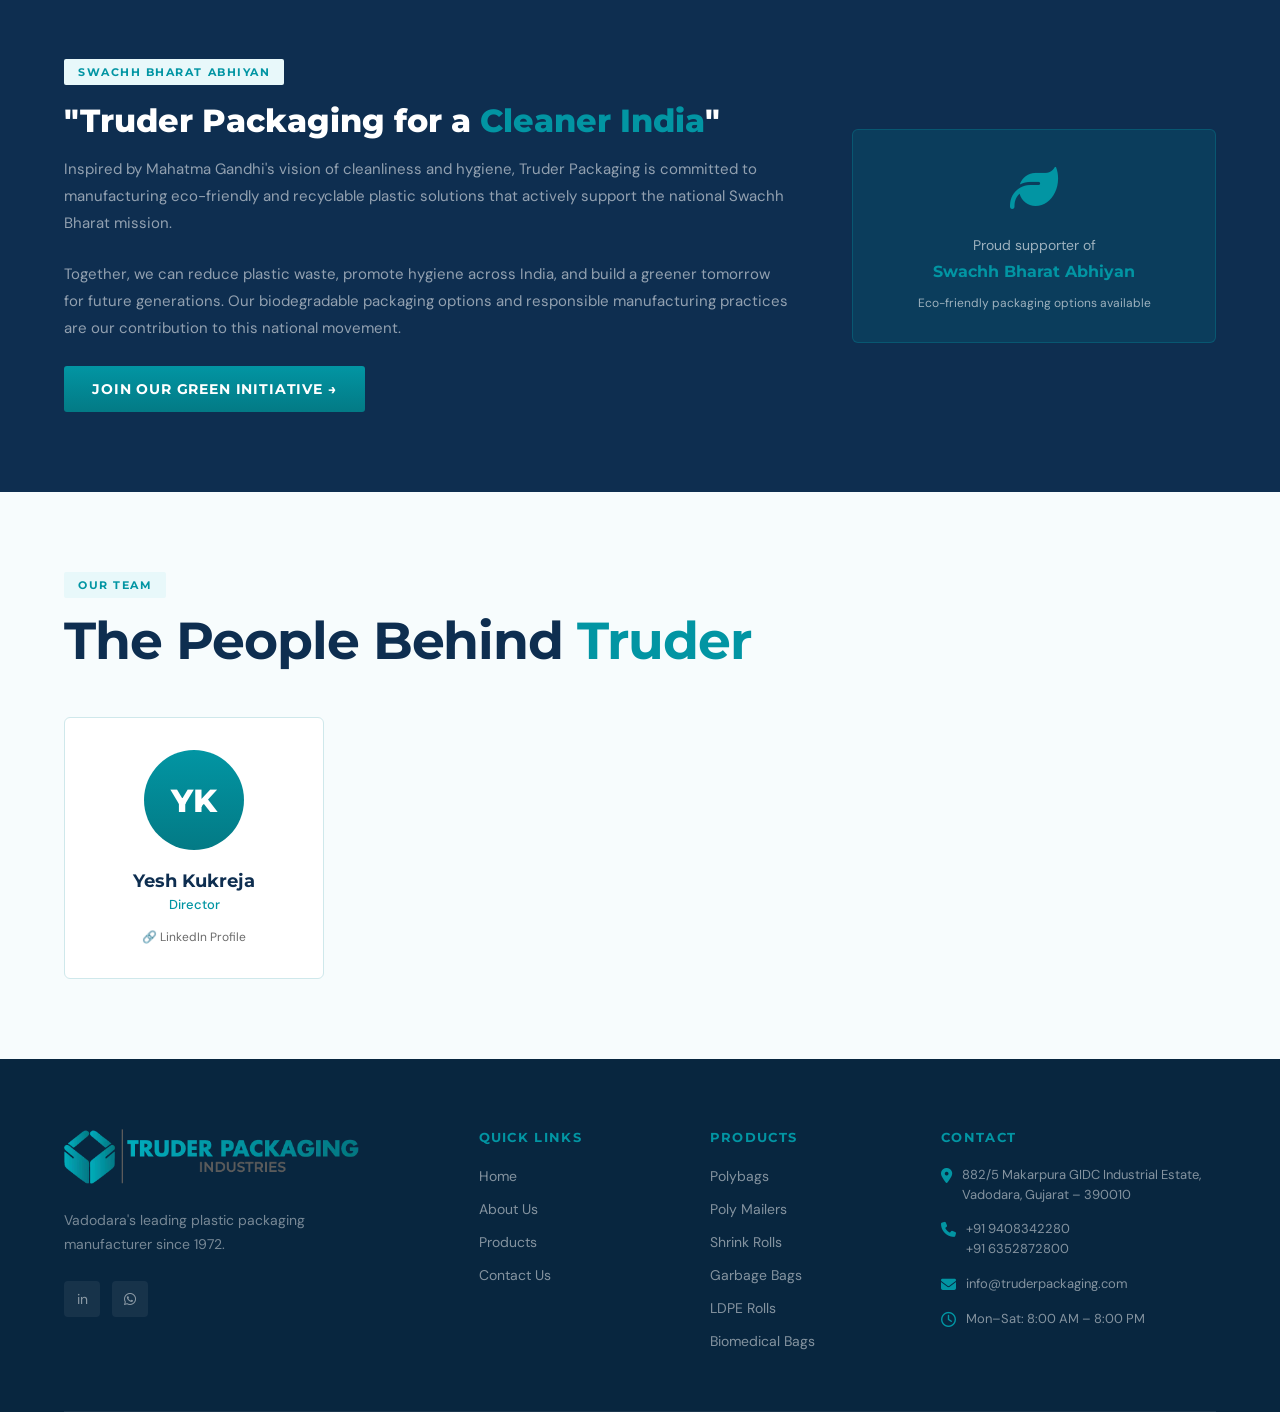
==== commit 79f492d0: "update" ====
--- a/about.html
+++ b/about.html
@@ -166,6 +166,47 @@
           <li><a href="/product?id=biomedical">Biomedical Bags</a></li>
         </ul>
       </div>
+      <div class="footer-col">
+    <h4>Contact</h4>
+
+    <div class="footer-contact">
+
+        <div class="footer-contact-item">
+            <div class="icon">
+                <i class="fa-solid fa-location-dot"></i>
+            </div>
+            <p>
+                882/5 Makarpura GIDC Industrial Estate,<br>
+                Vadodara, Gujarat – 390010
+            </p>
+        </div>
+
+        <div class="footer-contact-item">
+            <div class="icon">
+                <i class="fa-solid fa-phone"></i>
+            </div>
+            <p>
+                +91 9408342280<br>
+                +91 6352872800
+            </p>
+        </div>
+
+        <div class="footer-contact-item">
+            <div class="icon">
+                <i class="fa-solid fa-envelope"></i>
+            </div>
+            <p>info@truderpackaging.com</p>
+        </div>
+
+        <div class="footer-contact-item">
+            <div class="icon">
+                <i class="fa-regular fa-clock"></i>
+            </div>
+            <p>Mon–Sat: 8:00 AM – 8:00 PM</p>
+        </div>
+
+    </div>
+</div>
     </div>
   </div>
 </footer>
--- a/truder.css
+++ b/truder.css
@@ -203,8 +203,8 @@
 
 .product-detail { padding: 80px 0; }
 .product-detail-grid { display: grid; grid-template-columns: 1fr 1fr; gap: 80px; align-items: start; }
-.product-detail-img { aspect-ratio: 1; background: var(--light); border-radius: 6px; overflow: hidden; display: flex; align-items: center; justify-content: center; }
-.product-detail-img img { width: 100%; height: 100%; object-fit: cover; }
+.product-detail-img { aspect-ratio: 4/3; background: var(--light); border-radius: 6px; overflow: hidden; display: flex; align-items: center; justify-content: center; padding:20px}
+.product-detail-img img { width: 100%; height: 100%; object-fit: contain; }
 .product-detail-content h1 { font-family: var(--font-head); font-size: 40px; font-weight: 800; color: var(--dark); margin-bottom: 12px; }
 .product-detail-content .desc { font-size: 15px; color: var(--gray); line-height: 1.8; margin-bottom: 28px; }
 .product-specs { display: grid; grid-template-columns: 1fr 1fr; gap: 12px; margin-bottom: 28px; }
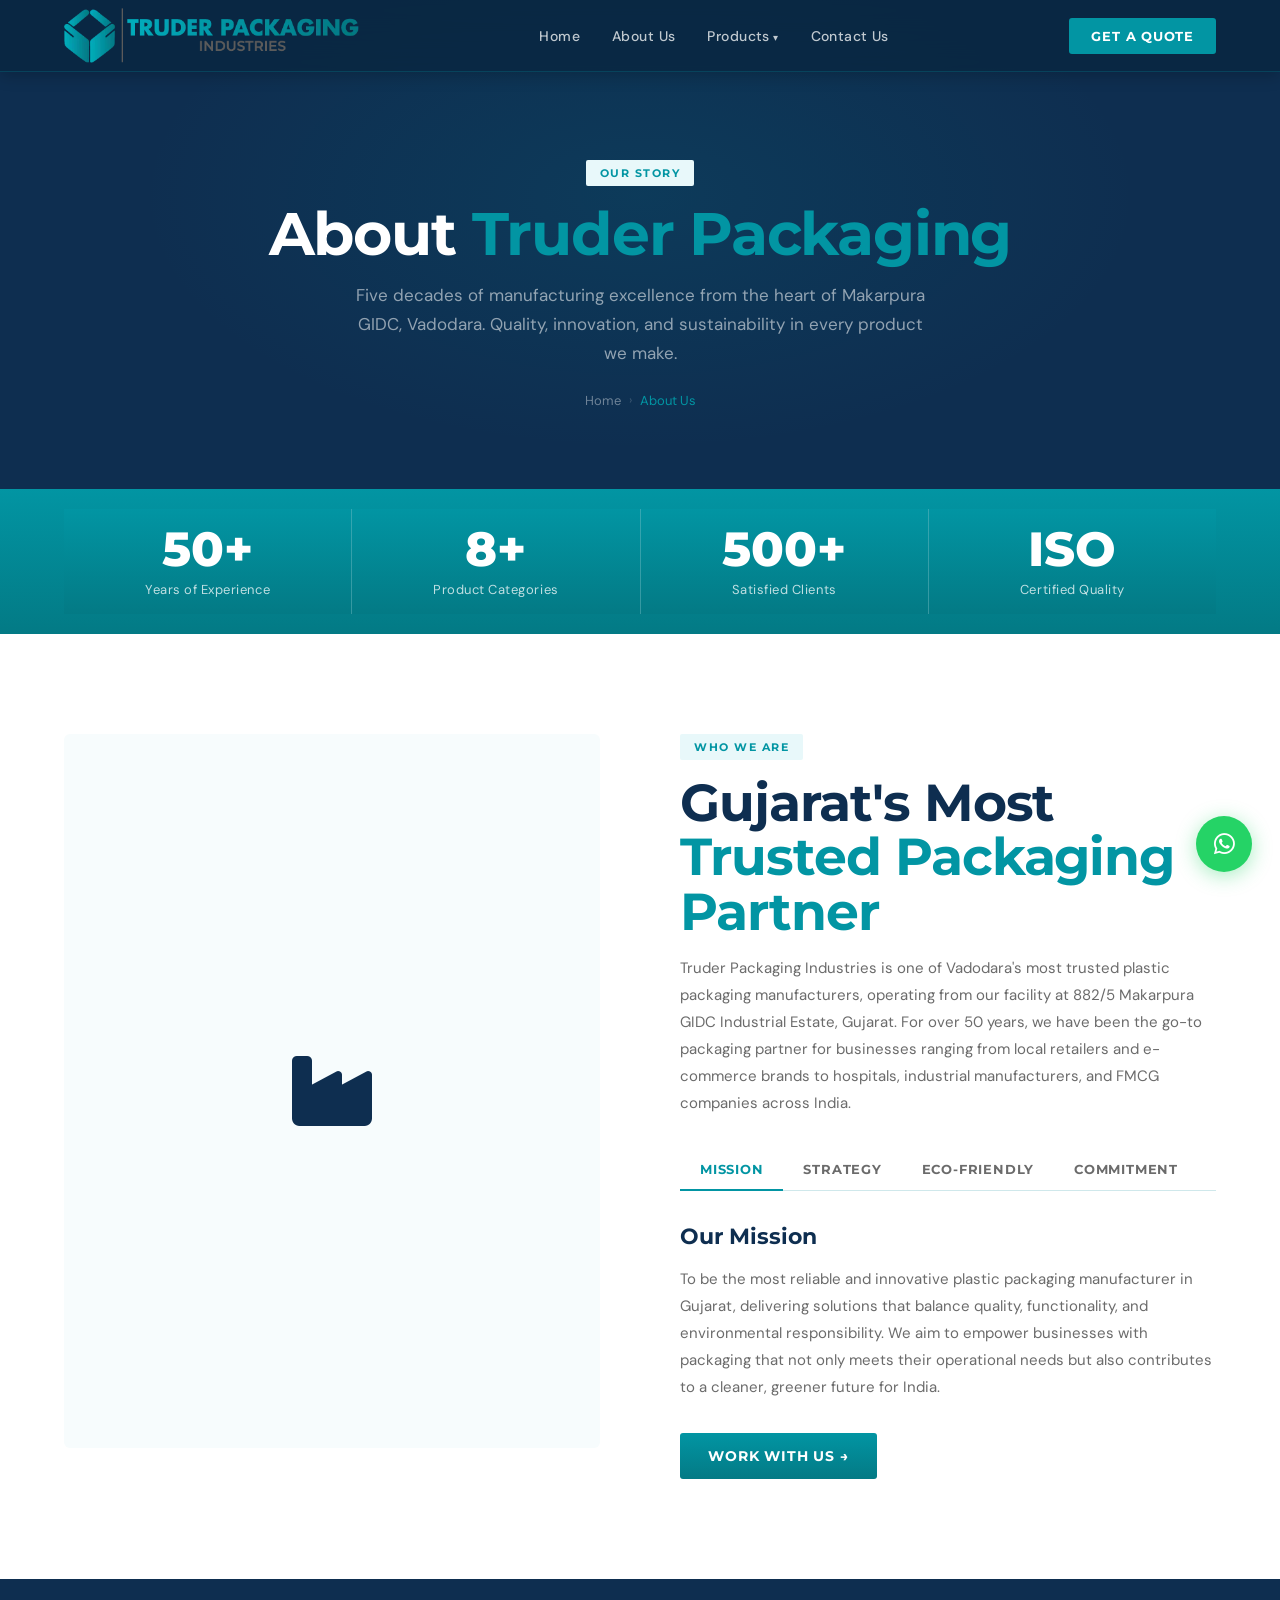
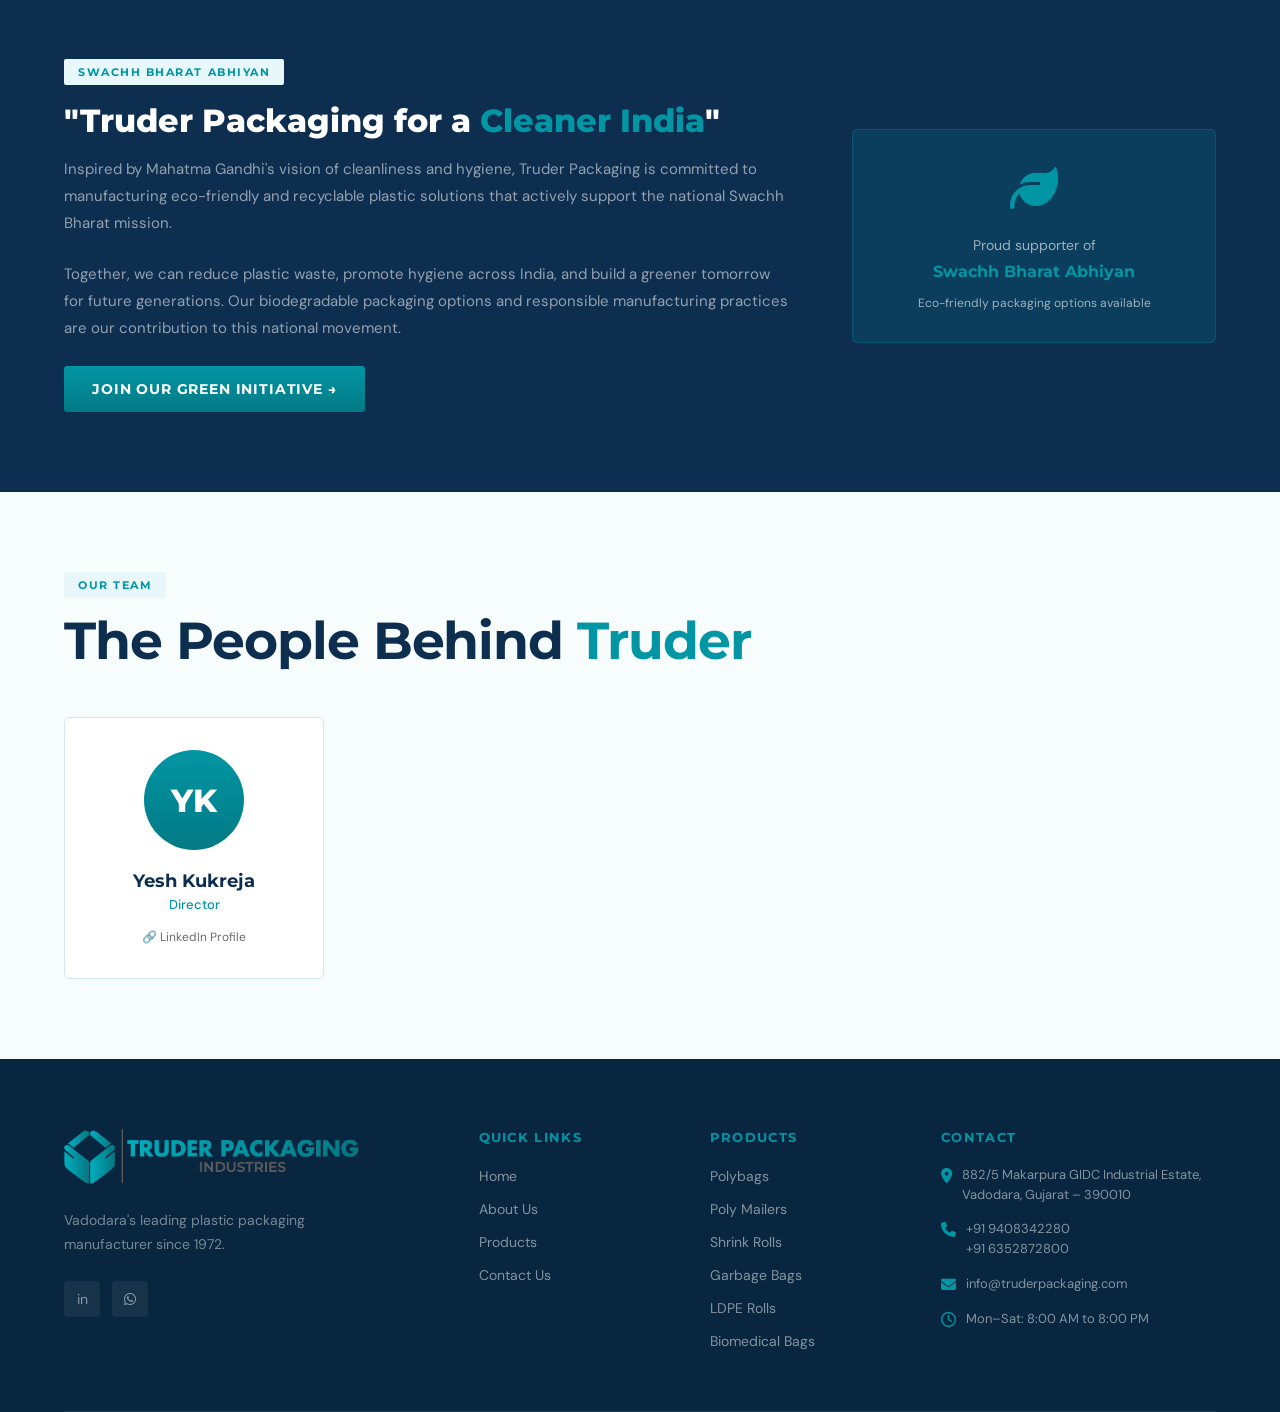
==== commit ff76e0e1: "update" ====
--- a/about.html
+++ b/about.html
@@ -202,7 +202,7 @@
             <div class="icon">
                 <i class="fa-regular fa-clock"></i>
             </div>
-            <p>Mon–Sat: 8:00 AM – 8:00 PM</p>
+            <p>Mon–Sat: 8:00 AM to 8:00 PM</p>
         </div>
 
     </div>
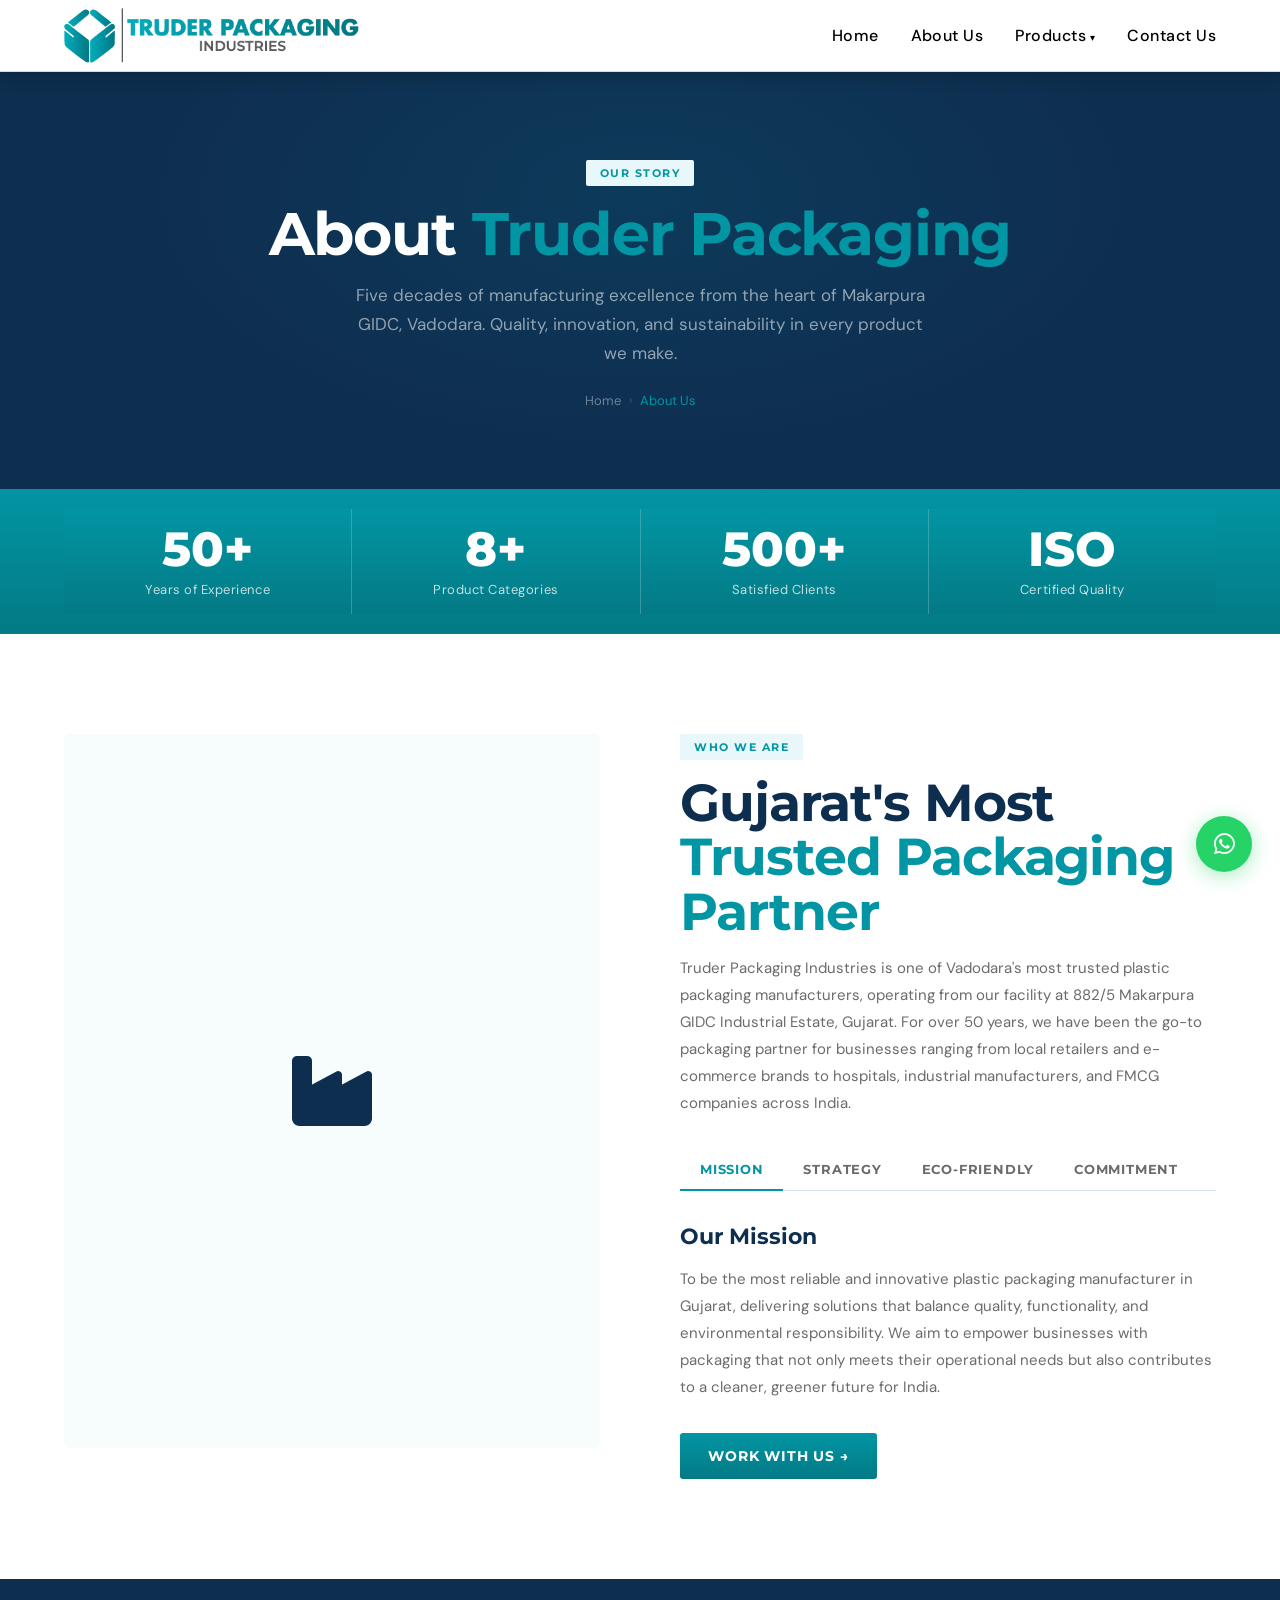
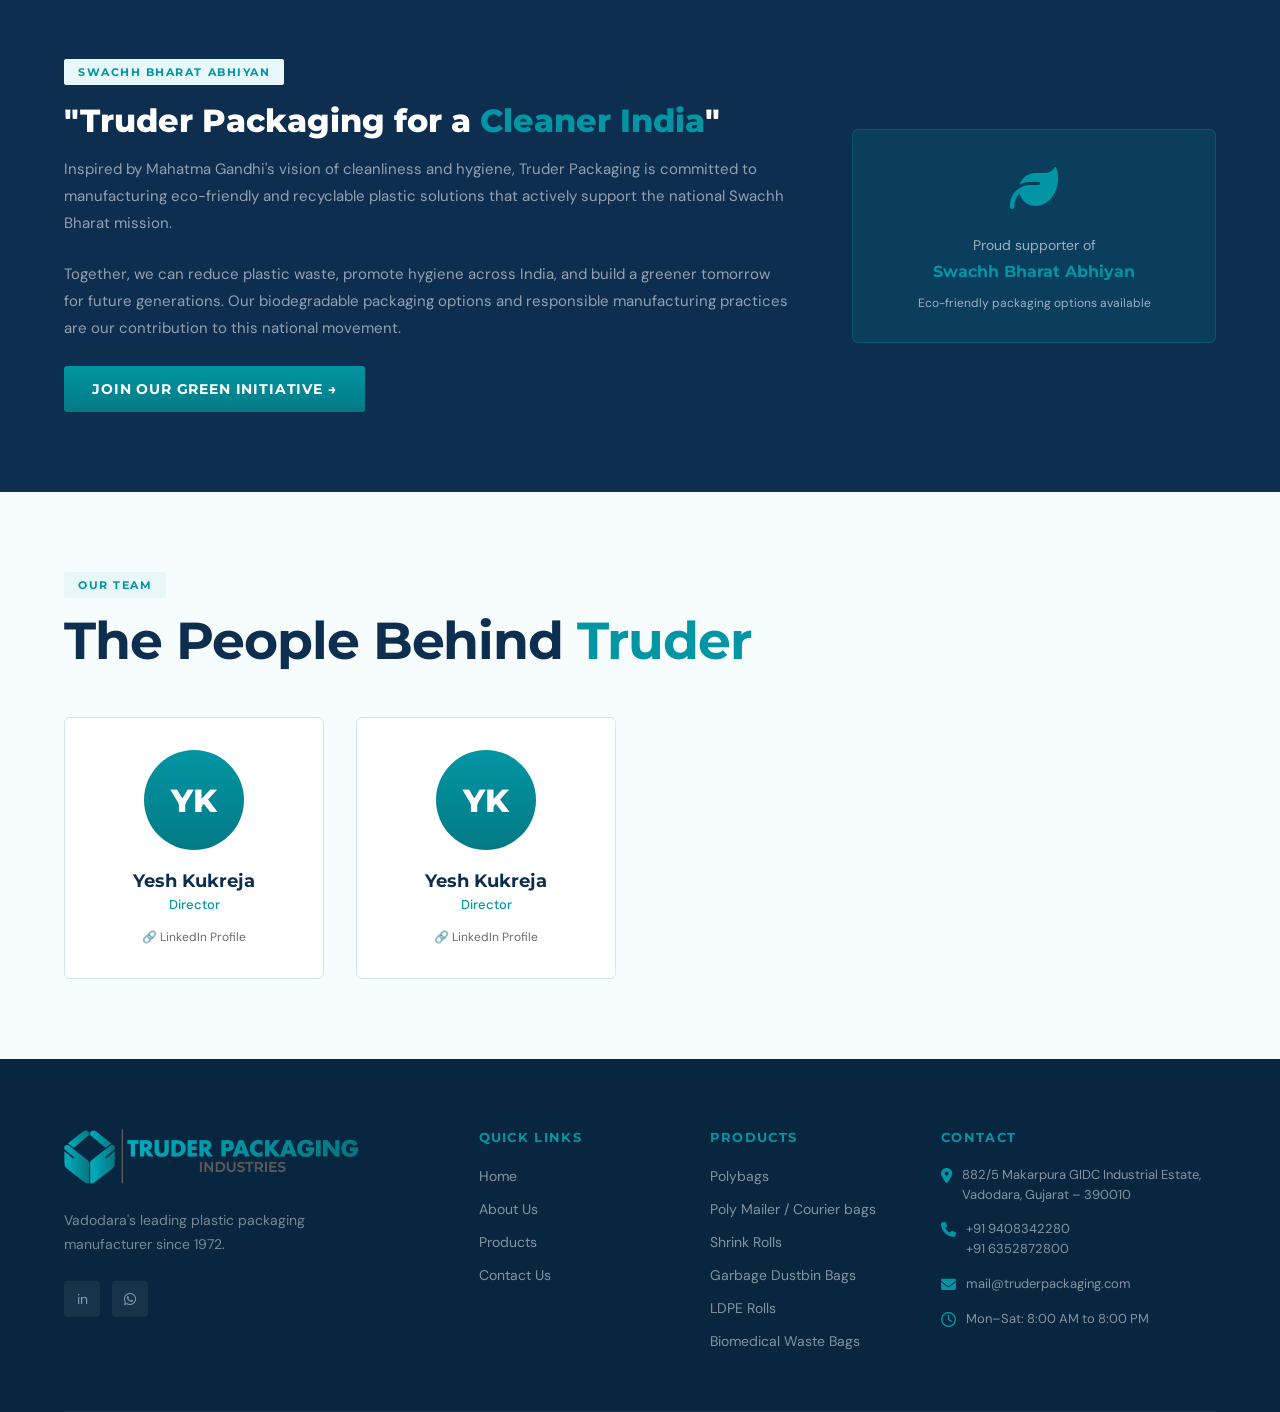
==== commit ddd1c287: "changes applied" ====
--- a/about.html
+++ b/about.html
@@ -16,23 +16,20 @@
     <a href="/" class="logo"><img src="truder-logo.webp" alt="Truder Packaging Industries"></a>
     <nav id="main-nav">
       <a href="/">Home</a>
-      <a href="/about">About Us</a>
+      <a href="/about.html">About Us</a>
       <div class="nav-dropdown">
-        <a href="/products">Products</a>
+        <a href="/products.html">Products</a>
         <div class="dropdown-menu">
-          <a href="/product?id=polybags">Polybags</a>
-          <a href="/product?id=polymailers">Poly Mailers</a>
-          <a href="/product?id=printedliners">Printed Liners</a>
-          <a href="/product?id=shrinkrolls">Printed Shrink Rolls</a>
-          <a href="/product?id=garbagebags">Garbage Bags</a>
-          <a href="/product?id=ldpe">LDPE Industrial Rolls</a>
-          <a href="/product?id=biomedical">Biomedical Waste Bags</a>
-          <a href="/product?id=diaperbags">Diaper Bags</a>
-        </div>
-      </div>
-      <a href="/contact">Contact Us</a>
+          <li><a href="/product.html?id=polybags">Polybags</a></li>
+          <li><a href="product.html?id=polymailers">Poly Mailer / Courier bags</a></li>
+          <li><a href="/product.html?id=shrinkrolls">Shrink Rolls</a></li>
+          <li><a href="/product.html?id=garbagebags">Garbage Dustbin Bags</a></li>
+          <li><a href="/product.html?id=ldpe">LDPE Rolls</a></li>
+          <li><a href="/product.html?id=biomedical">Biomedical Waste Bags</a></li>
+        </div>
+      </div>
+      <a href="/contact.html">Contact Us</a>
     </nav>
-    <a href="/contact" class="header-cta">Get a Quote</a>
     <div class="hamburger" onclick="toggleMobile()"><span></span><span></span><span></span></div>
   </div>
 </header>
@@ -131,6 +128,14 @@
           <div class="role">Director</div>
           <a href="https://www.linkedin.com/in/yash-kukrejatruderpackaging" class="team-linkedin" target="_blank">🔗 LinkedIn Profile</a>
         </div>
+        <div class="team-card">
+          <div class="team-avatar">
+            <img src="https://www.truderpackaging.com/img/yesh-kukreja.jpeg" alt="Yesh Kukreja Director Truder Packaging" onerror="this.style.display='none'; this.parentElement.innerHTML='<span class=\'initials\'>YK</span>'">
+          </div>
+          <h3>Yesh Kukreja</h3>
+          <div class="role">Director</div>
+          <a href="https://www.linkedin.com/in/yash-kukrejatruderpackaging" class="team-linkedin" target="_blank">🔗 LinkedIn Profile</a>
+        </div>
       </div>
     </div>
   </section>
@@ -150,27 +155,26 @@
         <h4>Quick Links</h4>
         <ul class="footer-links">
           <li><a href="/">Home</a></li>
-          <li><a href="/about">About Us</a></li>
-          <li><a href="/products">Products</a></li>
-          <li><a href="/contact">Contact Us</a></li>
+          <li><a href="/about.html">About Us</a></li>
+          <li><a href="/products.html">Products</a></li>
+          <li><a href="/contact.html">Contact Us</a></li>
         </ul>
       </div>
       <div class="footer-col">
         <h4>Products</h4>
         <ul class="footer-links">
-          <li><a href="/product?id=polybags">Polybags</a></li>
-          <li><a href="/product?id=polymailers">Poly Mailers</a></li>
-          <li><a href="/product?id=shrinkrolls">Shrink Rolls</a></li>
-          <li><a href="/product?id=garbagebags">Garbage Bags</a></li>
-          <li><a href="/product?id=ldpe">LDPE Rolls</a></li>
-          <li><a href="/product?id=biomedical">Biomedical Bags</a></li>
+          <li><a href="/product.html?id=polybags">Polybags</a></li>
+          <li><a href="product.html?id=polymailers">Poly Mailer / Courier bags</a></li>
+          <li><a href="/product.html?id=shrinkrolls">Shrink Rolls</a></li>
+          <li><a href="/product.html?id=garbagebags">Garbage Dustbin Bags</a></li>
+          <li><a href="/product.html?id=ldpe">LDPE Rolls</a></li>
+          <li><a href="/product.html?id=biomedical">Biomedical Waste Bags</a></li>
         </ul>
       </div>
       <div class="footer-col">
     <h4>Contact</h4>
 
     <div class="footer-contact">
-
         <div class="footer-contact-item">
             <div class="icon">
                 <i class="fa-solid fa-location-dot"></i>
@@ -195,7 +199,7 @@
             <div class="icon">
                 <i class="fa-solid fa-envelope"></i>
             </div>
-            <p>info@truderpackaging.com</p>
+            <p>mail@truderpackaging.com</p>
         </div>
 
         <div class="footer-contact-item">
@@ -206,7 +210,8 @@
         </div>
 
     </div>
-</div>
+    </div>
+
     </div>
   </div>
 </footer>
--- a/truder.css
+++ b/truder.css
@@ -29,14 +29,14 @@
 .section-title span { color: var(--teal); }
 .section-sub { font-size: 17px; color: var(--gray); line-height: 1.7; max-width: 600px; margin-top: 16px; }
 
-header { position: fixed; top: 0; left: 0; right: 0; z-index: 1000; background: rgba(8, 38, 63, 0.75); backdrop-filter: blur(16px); -webkit-backdrop-filter: blur(16px); border-bottom: 1px solid rgba(2, 149, 163, 0.25); box-shadow: 0 4px 15px rgba(0,0,0,0.2); transition: all .3s; }
+header { position: fixed; top: 0; left: 0; right: 0; z-index: 1000; background: var(--white); backdrop-filter: blur(16px); -webkit-backdrop-filter: blur(16px); border-bottom: 1px solid rgba(2, 149, 163, 0.25); box-shadow: 0 4px 15px rgba(0,0,0,0.2); transition: all .3s; }
 .header-inner { display: flex; align-items: center; justify-content: space-between; padding: 8px 24px; max-width: 1200px; margin: 0 auto; }
 .logo { display: flex; align-items: center; text-decoration: none; }
 .logo img { height: 55px; width: auto; object-fit: contain; }
 .logo span { color: var(--teal); }
 nav { display: flex; align-items: center; gap: 32px; }
-nav a { color: rgba(255,255,255,0.75); text-decoration: none; font-size: 14px; font-weight: 500; letter-spacing: .03em; transition: color .2s; position: relative; }
-nav a:hover { color: #fff; }
+nav a { color: black; text-decoration: none; font-size: 16px; font-weight: 500; letter-spacing: .03em; transition: color .2s; position: relative; }
+/* nav a:hover { color: #fff; } */  
 .nav-dropdown { position: relative; }
 .nav-dropdown > a::after { content: ' ▾'; font-size: 10px; }
 .dropdown-menu { display: none; position: absolute; top: 100%; margin-top: 12px; left: 0; background: var(--dark2); border: 1px solid rgba(255,255,255,0.1); border-radius: 6px; min-width: 220px; padding: 8px 0; box-shadow: 0 20px 40px rgba(0,0,0,0.4); }
@@ -44,8 +44,8 @@
 .nav-dropdown:hover .dropdown-menu { display: block; }
 .dropdown-menu a { display: block; padding: 10px 20px; color: rgba(255,255,255,0.7); font-size: 13px; }
 .dropdown-menu a:hover { color: var(--teal); background: rgba(2,149,163,0.08); }
-.header-cta { background: var(--teal); color: #fff; font-family: var(--font-head); font-size: 13px; font-weight: 700; letter-spacing: .06em; text-transform: uppercase; padding: 10px 22px; border-radius: 3px; text-decoration: none; transition: background .2s; }
-.header-cta:hover { background: var(--teal-light); }
+/* .header-cta { background: var(--teal); color: #fff; font-family: var(--font-head); font-size: 13px; font-weight: 700; letter-spacing: .06em; text-transform: uppercase; padding: 10px 22px; border-radius: 3px; text-decoration: none; transition: background .2s; }
+.header-cta:hover { background: var(--teal-light); } */
 .hamburger { display: none; flex-direction: column; gap: 5px; cursor: pointer; padding: 4px; }
 .hamburger span { width: 24px; height: 2px; background: #fff; border-radius: 2px; transition: all .3s; }
 
@@ -284,4 +284,89 @@
   .footer-grid { grid-template-columns: 1fr; }
   .form-row { grid-template-columns: 1fr; }
   .hero-products-grid { grid-template-columns: 1fr; }
+}
+
+
+.product-card-img {
+    position: relative;
+    aspect-ratio: 4/3;
+    overflow: hidden;
+}
+
+.card-image {
+    position: absolute;
+    inset: 0;
+    width: 100%;
+    height: 100%;
+    object-fit: cover;
+    opacity: 0;
+}
+
+.card-image.active {
+    opacity: 1;
+}
+
+.img-nav {
+    position: absolute;
+    top: 50%;
+    transform: translateY(-50%);
+    width: 34px;
+    height: 34px;
+    border: none;
+    border-radius: 50%;
+    background: rgba(0,0,0,.6);
+    color: white;
+    cursor: pointer;
+    z-index: 10;
+}
+
+.img-nav.prev {
+    left: 10px;
+}
+
+.img-nav.next {
+    right: 10px;
+}
+
+
+.detail-image-container {
+  position: relative;
+  width: 100%;
+  height: 100%;
+}
+
+.detail-image {
+  position: absolute;
+  inset: 0;
+  width: 100%;
+  height: 100%;
+  object-fit: contain;
+  opacity: 0;
+  transition: opacity 0.3s ease;
+}
+
+.detail-image.active {
+  opacity: 1;
+}
+
+.detail-nav {
+  position: absolute;
+  top: 50%;
+  transform: translateY(-50%);
+  width: 42px;
+  height: 42px;
+  border: none;
+  border-radius: 50%;
+  background: rgba(0, 0, 0, 0.6);
+  color: white;
+  cursor: pointer;
+  z-index: 20;
+}
+
+.detail-nav.prev {
+  left: 10px;
+}
+
+.detail-nav.next {
+  right: 10px;
 }
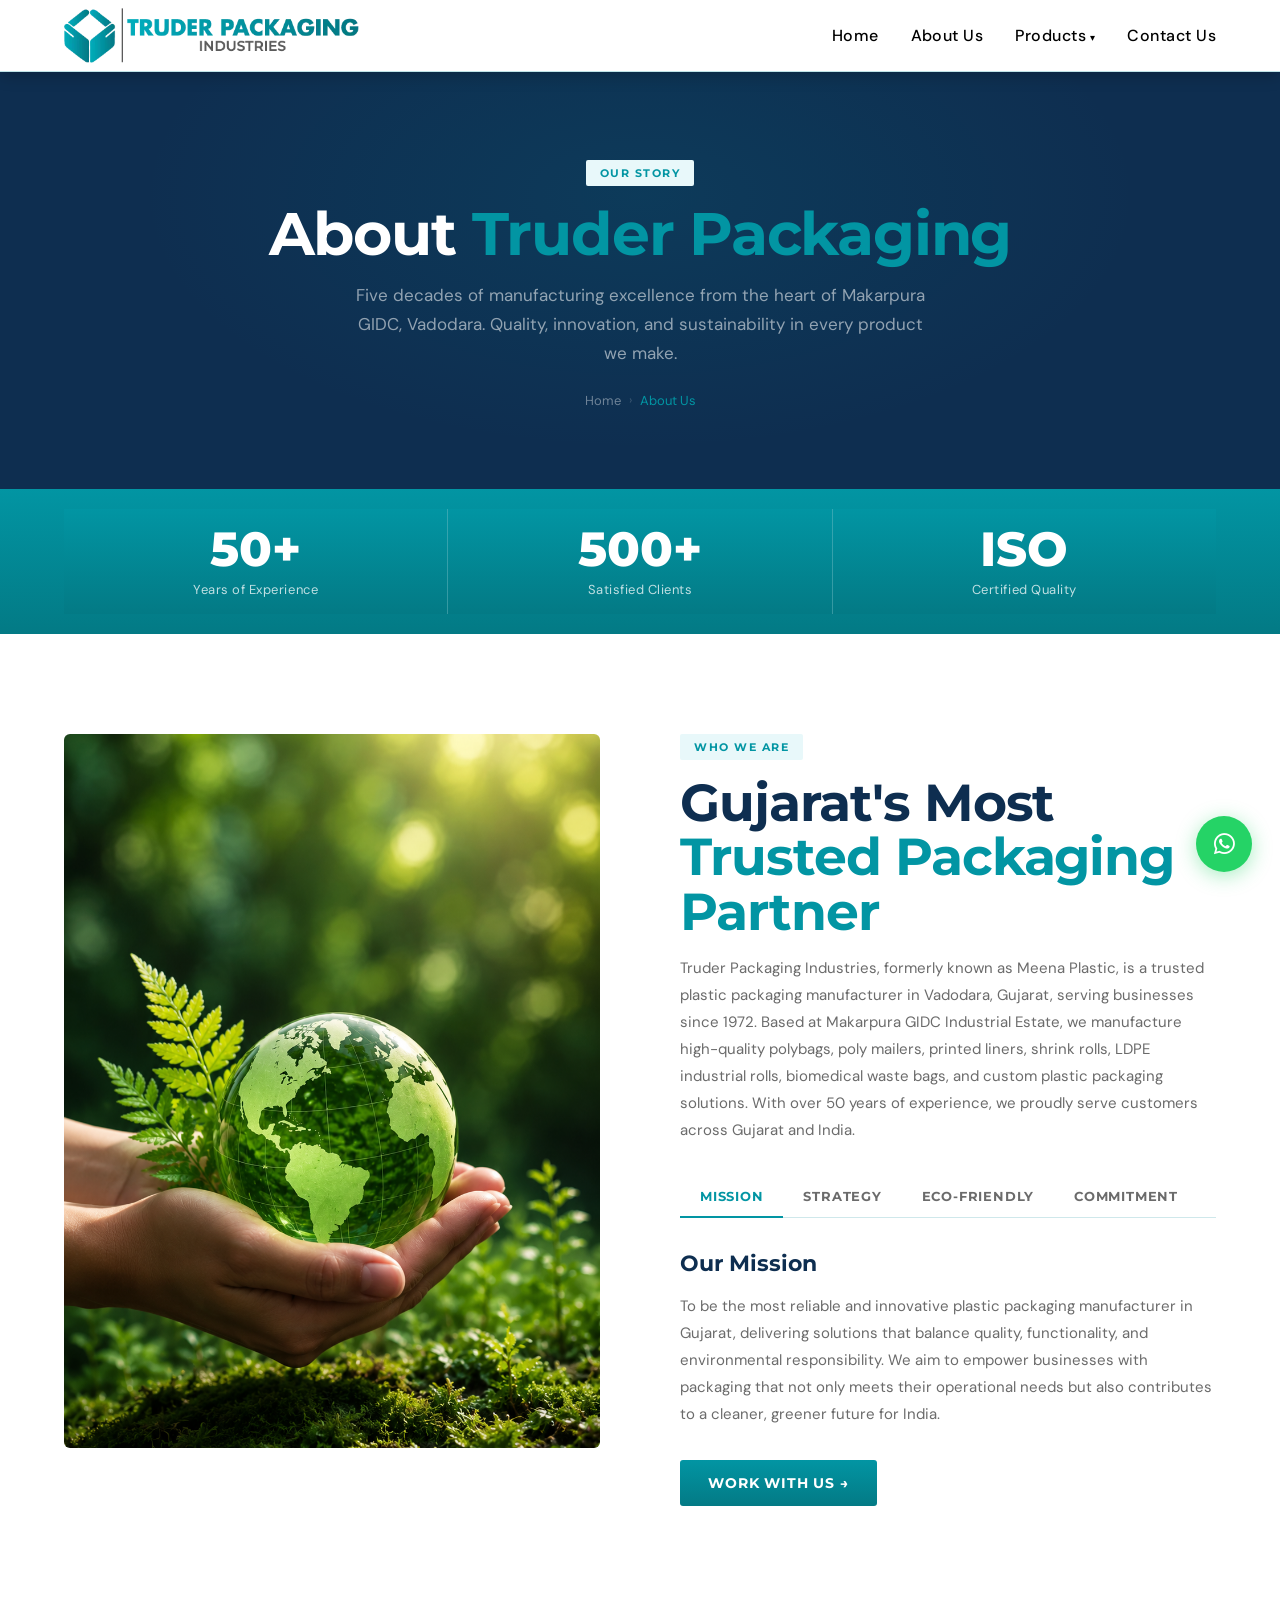
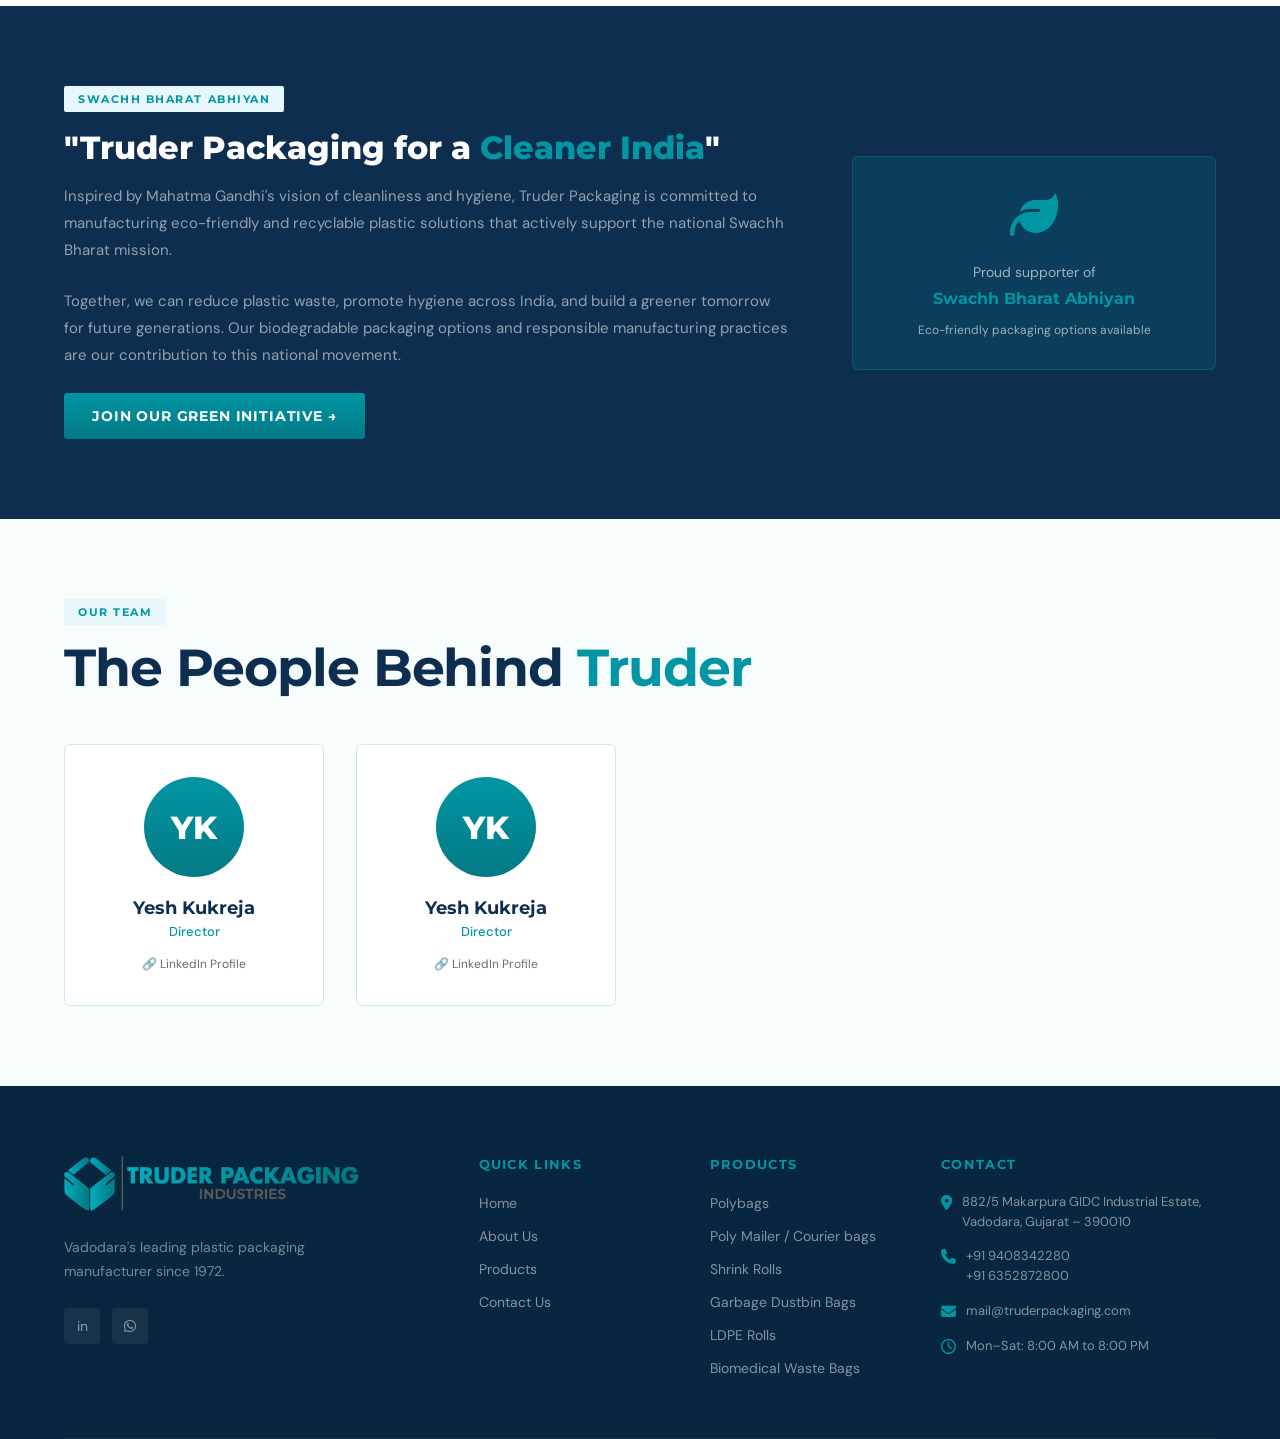
==== commit b2a289b6: "changes applied" ====
--- a/about.html
+++ b/about.html
@@ -50,7 +50,6 @@
     <div class="container">
       <div class="stats-grid">
         <div class="stat-item"><div class="stat-num">50+</div><div class="stat-label">Years of Experience</div></div>
-        <div class="stat-item"><div class="stat-num">8+</div><div class="stat-label">Product Categories</div></div>
         <div class="stat-item"><div class="stat-num">500+</div><div class="stat-label">Satisfied Clients</div></div>
         <div class="stat-item"><div class="stat-num">ISO</div><div class="stat-label">Certified Quality</div></div>
       </div>
@@ -61,12 +60,12 @@
     <div class="container">
       <div class="about-full-grid">
         <div class="about-img-tall">
-          <img src="https://www.truderpackaging.com/img/whoweare.webp" alt="Truder Packaging team Vadodara" onerror="this.style.display='none'; this.parentElement.innerHTML='<div style=\'display:flex;align-items:center;justify-content:center;height:100%;font-size:80px;\'><i class=\'fa-solid fa-industry\'></i></div>'">
+          <img src="./eco.png" alt="Truder Packaging team Vadodara" onerror="this.style.display='none'; this.parentElement.innerHTML='<div style=\'display:flex;align-items:center;justify-content:center;height:100%;font-size:80px;\'><i class=\'fa-solid fa-industry\'></i></div>'">
       </div>
         <div>
           <div class="tag">Who We Are</div>
           <h2 class="section-title">Gujarat's Most <span>Trusted Packaging Partner</span></h2>
-          <p style="font-size:15px;color:var(--gray);line-height:1.8;margin:16px 0 32px">Truder Packaging Industries is one of Vadodara's most trusted plastic packaging manufacturers, operating from our facility at 882/5 Makarpura GIDC Industrial Estate, Gujarat. For over 50 years, we have been the go-to packaging partner for businesses ranging from local retailers and e-commerce brands to hospitals, industrial manufacturers, and FMCG companies across India.</p>
+          <p style="font-size:15px;color:var(--gray);line-height:1.8;margin:16px 0 32px">Truder Packaging Industries, formerly known as Meena Plastic, is a trusted plastic packaging manufacturer in Vadodara, Gujarat, serving businesses since 1972. Based at Makarpura GIDC Industrial Estate, we manufacture high-quality polybags, poly mailers, printed liners, shrink rolls, LDPE industrial rolls, biomedical waste bags, and custom plastic packaging solutions. With over 50 years of experience, we proudly serve customers across Gujarat and India.</p>
           <div class="about-tabs">
             <div class="about-tab active" onclick="switchTab(this,'tab-mission')">Mission</div>
             <div class="about-tab" onclick="switchTab(this,'tab-strategy')">Strategy</div>
--- a/truder.css
+++ b/truder.css
@@ -60,8 +60,8 @@
 .hero h1 span { color: var(--teal); display: block; }
 .hero-desc { font-size: 17px; color: rgba(255,255,255,0.6); line-height: 1.75; margin-bottom: 20px; max-width: 480px; }
 .hero-btns { display: flex; gap: 16px; flex-wrap: wrap; margin-bottom: 25px; }
-.hero-stats { display: grid; grid-template-columns: repeat(2, 1fr); gap: 2px; margin-top: 20px; }
-.hero-stat { background: rgba(255,255,255,0.04); border: 1px solid rgba(255,255,255,0.08); padding: 20px; }
+.hero-stats { display: flex; grid-template-columns: repeat(2, 1fr); gap: 2px; margin-top: 20px; }
+.hero-stat { background: rgba(255,255,255,0.04); border: 1px solid rgba(255,255,255,0.08); padding: 20px; flex:1 }
 .hero-stat-num { font-family: var(--font-head); font-size: 36px; font-weight: 800; color: var(--teal); line-height: 1; }
 .hero-stat-label { font-size: 12px; color: rgba(255,255,255,0.5); margin-top: 4px; letter-spacing: .04em; }
 .hero-visual { position: relative; }
@@ -172,8 +172,8 @@
 .about-tab-content p { font-size: 15px; color: var(--gray); line-height: 1.8; }
 
 .stats-strip { background: linear-gradient(to bottom, var(--teal), var(--teal-light)); padding: 20px 0; }
-.stats-grid { display: grid; grid-template-columns: repeat(4, 1fr); gap: 1px; background: rgba(255,255,255,0.2); }
-.stat-item { background: linear-gradient(to bottom, var(--teal), var(--teal-light)); padding: 16px; text-align: center; }
+.stats-grid { display: flex; grid-template-columns: repeat(4, 1fr); gap: 1px; background: rgba(255,255,255,0.2); }
+.stat-item { background: linear-gradient(to bottom, var(--teal), var(--teal-light)); padding: 16px; text-align: center; flex:1 }
 .stat-num { font-family: var(--font-head); font-size: 48px; font-weight: 800; color: #fff; line-height: 1; }
 .stat-label { font-size: 13px; color: rgba(255,255,255,0.75); margin-top: 8px; letter-spacing: .04em; }
 
@@ -289,8 +289,14 @@
 
 .product-card-img {
     position: relative;
-    aspect-ratio: 4/3;
+    height: 280px;
     overflow: hidden;
+
+    display: flex;
+    align-items: center;
+    justify-content: center;
+
+    background: #f7fcfd;
 }
 
 .card-image {
@@ -298,7 +304,7 @@
     inset: 0;
     width: 100%;
     height: 100%;
-    object-fit: cover;
+    object-fit: contain !important;
     opacity: 0;
 }
 
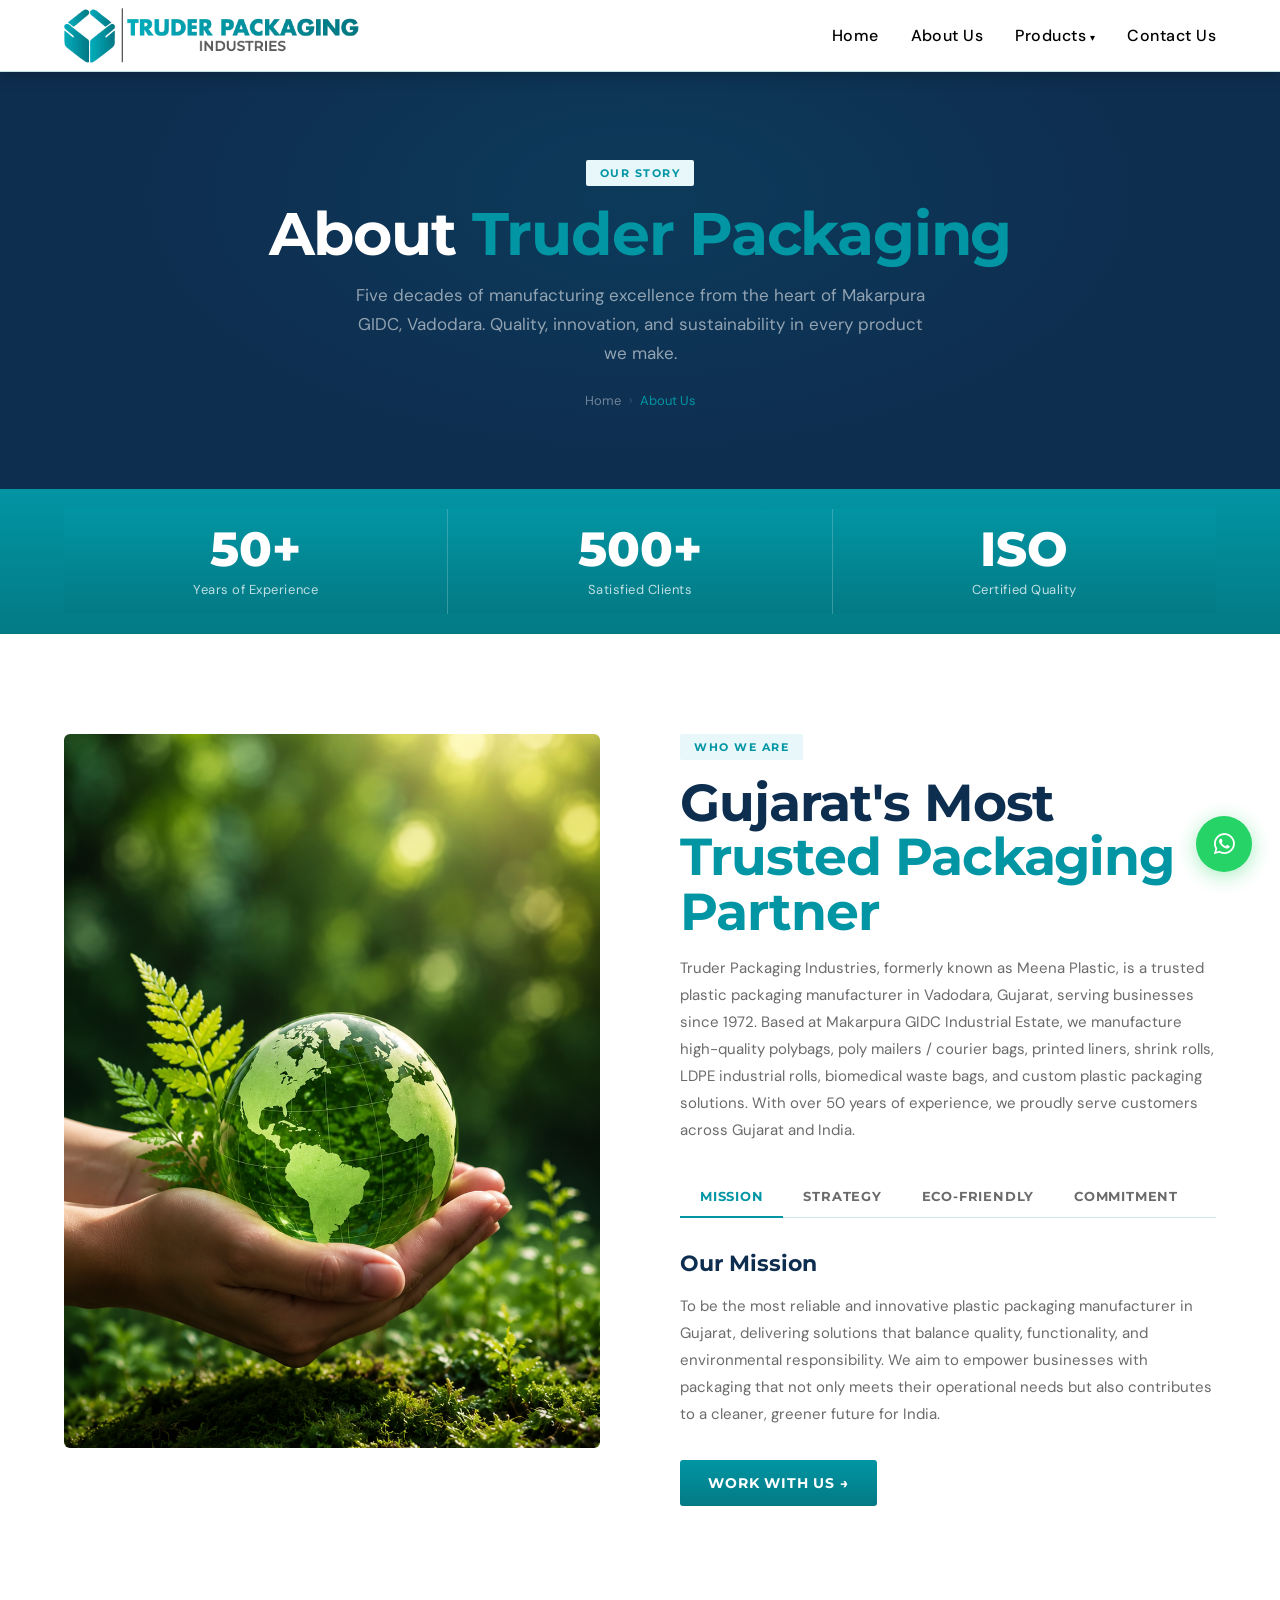
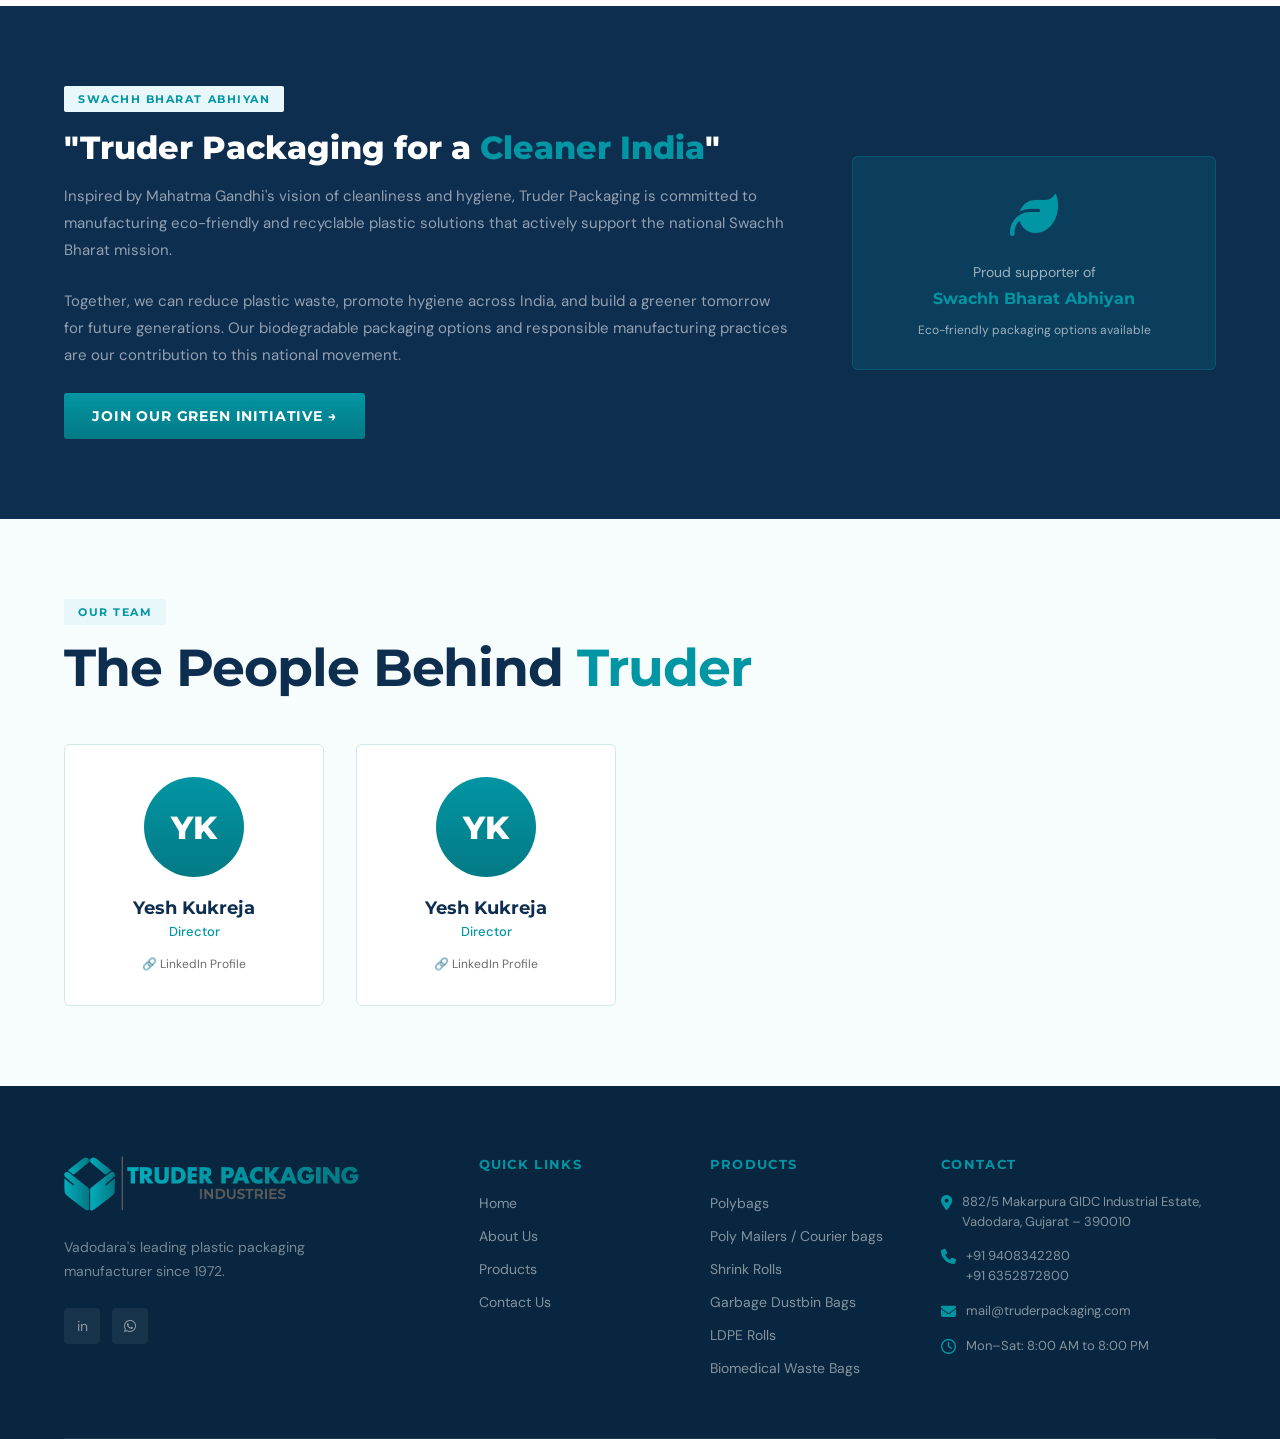
==== commit 36836996: "changes applied" ====
--- a/about.html
+++ b/about.html
@@ -20,13 +20,13 @@
       <div class="nav-dropdown">
         <a href="/products.html">Products</a>
         <div class="dropdown-menu">
-          <li><a href="/product.html?id=polybags">Polybags</a></li>
-          <li><a href="product.html?id=polymailers">Poly Mailer / Courier bags</a></li>
-          <li><a href="/product.html?id=shrinkrolls">Shrink Rolls</a></li>
-          <li><a href="/product.html?id=garbagebags">Garbage Dustbin Bags</a></li>
-          <li><a href="/product.html?id=ldpe">LDPE Rolls</a></li>
-          <li><a href="/product.html?id=biomedical">Biomedical Waste Bags</a></li>
-        </div>
+          <a href="/product.html?id=polybags">Polybags</a>
+          <a href="/product.html?id=polymailers">Poly Mailers / Courier bags</a>
+          <a href="/product.html?id=shrinkrolls">Shrink Rolls</a>
+          <a href="/product.html?id=garbagebags">Garbage Dustbin Bags</a>
+          <a href="/product.html?id=ldpe">LDPE Rolls</a>
+          <a href="/product.html?id=biomedical">Biomedical Bags</a>
+        </div>  
       </div>
       <a href="/contact.html">Contact Us</a>
     </nav>
@@ -65,7 +65,7 @@
         <div>
           <div class="tag">Who We Are</div>
           <h2 class="section-title">Gujarat's Most <span>Trusted Packaging Partner</span></h2>
-          <p style="font-size:15px;color:var(--gray);line-height:1.8;margin:16px 0 32px">Truder Packaging Industries, formerly known as Meena Plastic, is a trusted plastic packaging manufacturer in Vadodara, Gujarat, serving businesses since 1972. Based at Makarpura GIDC Industrial Estate, we manufacture high-quality polybags, poly mailers, printed liners, shrink rolls, LDPE industrial rolls, biomedical waste bags, and custom plastic packaging solutions. With over 50 years of experience, we proudly serve customers across Gujarat and India.</p>
+          <p style="font-size:15px;color:var(--gray);line-height:1.8;margin:16px 0 32px">Truder Packaging Industries, formerly known as Meena Plastic, is a trusted plastic packaging manufacturer in Vadodara, Gujarat, serving businesses since 1972. Based at Makarpura GIDC Industrial Estate, we manufacture high-quality polybags, poly mailers / courier bags, printed liners, shrink rolls, LDPE industrial rolls, biomedical waste bags, and custom plastic packaging solutions. With over 50 years of experience, we proudly serve customers across Gujarat and India.</p>
           <div class="about-tabs">
             <div class="about-tab active" onclick="switchTab(this,'tab-mission')">Mission</div>
             <div class="about-tab" onclick="switchTab(this,'tab-strategy')">Strategy</div>
@@ -163,7 +163,7 @@
         <h4>Products</h4>
         <ul class="footer-links">
           <li><a href="/product.html?id=polybags">Polybags</a></li>
-          <li><a href="product.html?id=polymailers">Poly Mailer / Courier bags</a></li>
+          <li><a href="product.html?id=polymailers">Poly Mailers / Courier bags</a></li>
           <li><a href="/product.html?id=shrinkrolls">Shrink Rolls</a></li>
           <li><a href="/product.html?id=garbagebags">Garbage Dustbin Bags</a></li>
           <li><a href="/product.html?id=ldpe">LDPE Rolls</a></li>
--- a/truder.css
+++ b/truder.css
@@ -36,7 +36,6 @@
 .logo span { color: var(--teal); }
 nav { display: flex; align-items: center; gap: 32px; }
 nav a { color: black; text-decoration: none; font-size: 16px; font-weight: 500; letter-spacing: .03em; transition: color .2s; position: relative; }
-/* nav a:hover { color: #fff; } */  
 .nav-dropdown { position: relative; }
 .nav-dropdown > a::after { content: ' ▾'; font-size: 10px; }
 .dropdown-menu { display: none; position: absolute; top: 100%; margin-top: 12px; left: 0; background: var(--dark2); border: 1px solid rgba(255,255,255,0.1); border-radius: 6px; min-width: 220px; padding: 8px 0; box-shadow: 0 20px 40px rgba(0,0,0,0.4); }
@@ -44,8 +43,6 @@
 .nav-dropdown:hover .dropdown-menu { display: block; }
 .dropdown-menu a { display: block; padding: 10px 20px; color: rgba(255,255,255,0.7); font-size: 13px; }
 .dropdown-menu a:hover { color: var(--teal); background: rgba(2,149,163,0.08); }
-/* .header-cta { background: var(--teal); color: #fff; font-family: var(--font-head); font-size: 13px; font-weight: 700; letter-spacing: .06em; text-transform: uppercase; padding: 10px 22px; border-radius: 3px; text-decoration: none; transition: background .2s; }
-.header-cta:hover { background: var(--teal-light); } */
 .hamburger { display: none; flex-direction: column; gap: 5px; cursor: pointer; padding: 4px; }
 .hamburger span { width: 24px; height: 2px; background: #fff; border-radius: 2px; transition: all .3s; }
 
@@ -118,10 +115,33 @@
 .products-grid { display: grid; grid-template-columns: repeat(3, 1fr); gap: 24px; }
 .product-card { border: 1px solid var(--border); border-radius: 6px; overflow: hidden; transition: all .3s; cursor: pointer; }
 .product-card:hover { border-color: var(--teal); box-shadow: 0 12px 40px rgba(2,149,163,.15); transform: translateY(-4px); }
-.product-card-img { aspect-ratio: 4/3; background: var(--light); overflow: hidden; position: relative; display: flex; align-items: center; justify-content: center; }
-.product-card-img img { width: 100%; height: 100%; object-fit: cover; transition: transform .4s; }
-.product-card:hover .product-card-img img { transform: scale(1.05); }
+
+/* --- THE NEW UNIVERSAL IMAGE FIX --- */
+.product-card-img { 
+    position: relative; 
+    height: 280px; 
+    background: var(--white); /* Pure white background */
+    overflow: hidden; 
+    display: flex; 
+    align-items: center; 
+    justify-content: center; 
+    padding: 15px; /* Adds breathing room around the edges */
+}
+/* Apply 'contain' globally to prevent cropping */
+.product-card-img img, 
+.card-image { 
+    width: 100%; 
+    height: 100%; 
+    object-fit: contain; 
+    transition: transform .4s; 
+}
+.product-card:hover .product-card-img img,
+.product-card:hover .card-image { 
+    transform: scale(1.05); 
+}
 .product-card-img .product-emoji { font-size: 52px; opacity: 0.4; color: var(--teal); }
+/* ----------------------------------- */
+
 .product-card-body { padding: 24px; }
 .product-card-tag { font-size: 10px; font-weight: 700; letter-spacing: .12em; text-transform: uppercase; color: var(--teal); margin-bottom: 8px; }
 .product-card h3 { font-family: var(--font-head); font-size: 18px; font-weight: 700; color: var(--dark); margin-bottom: 10px; }
@@ -205,7 +225,7 @@
 .product-detail-grid { display: grid; grid-template-columns: 1fr 1fr; gap: 80px; align-items: start; }
 .product-detail-img { aspect-ratio: 4/3; background: var(--light); border-radius: 6px; overflow: hidden; display: flex; align-items: center; justify-content: center; padding:20px}
 .product-detail-img img { width: 100%; height: 100%; object-fit: contain; }
-.product-detail-content h1 { font-family: var(--font-head); font-size: 40px; font-weight: 800; color: var(--dark); margin-bottom: 12px; }
+.product-detail-content h1 { font-family: var(--font-head); font-size: 35px; font-weight: 800; color: var(--dark); margin-bottom: 12px; }
 .product-detail-content .desc { font-size: 15px; color: var(--gray); line-height: 1.8; margin-bottom: 28px; }
 .product-specs { display: grid; grid-template-columns: 1fr 1fr; gap: 12px; margin-bottom: 28px; }
 .spec-item { background: var(--light); border-radius: 4px; padding: 16px; }
@@ -265,6 +285,20 @@
 .whatsapp-float { position: fixed; bottom: 28px; right: 28px; z-index: 999; width: 56px; height: 56px; background: #25D366; color: #ffffff; border-radius: 50%; display: flex; align-items: center; justify-content: center; text-decoration: none; box-shadow: 0 4px 20px rgba(37,211,102,0.4); transition: transform .2s; font-size: 24px; }
 .whatsapp-float:hover { transform: scale(1.1); color: #ffffff; }
 
+/* JavaScript Image Slider & Overlay Elements */
+.card-image { position: absolute; inset: 0; width: 100%; height: 100%; opacity: 0; }
+.card-image.active { opacity: 1; }
+.img-nav { position: absolute; top: 50%; transform: translateY(-50%); width: 34px; height: 34px; border: none; border-radius: 50%; background: rgba(0,0,0,.6); color: white; cursor: pointer; z-index: 10; }
+.img-nav.prev { left: 10px; }
+.img-nav.next { right: 10px; }
+.detail-image-container { position: relative; width: 100%; height: 100%; }
+.detail-image { position: absolute; inset: 0; width: 100%; height: 100%; object-fit: contain; opacity: 0; transition: opacity 0.3s ease; }
+.detail-image.active { opacity: 1; }
+.detail-nav { position: absolute; top: 50%; transform: translateY(-50%); width: 42px; height: 42px; border: none; border-radius: 50%; background: rgba(0, 0, 0, 0.6); color: white; cursor: pointer; z-index: 20; }
+.detail-nav.prev { left: 10px; }
+.detail-nav.next { right: 10px; }
+
+/* Responsive Media Queries */
 @media (max-width: 900px) {
   .hero-content, .about-strip-inner, .about-full-grid, .contact-grid, .product-detail-grid, .swachh-inner { grid-template-columns: 1fr; gap: 48px; }
   .why-grid { grid-template-columns: 1fr; }
@@ -279,100 +313,10 @@
   .nav-dropdown .dropdown-menu { position: static; background: none; border: none; box-shadow: none; padding: 8px 0 0 16px; display: block; }
   .hamburger { display: flex; }
 }
+
 @media (max-width: 600px) {
   .products-grid, .products-full-grid { grid-template-columns: 1fr; }
   .footer-grid { grid-template-columns: 1fr; }
   .form-row { grid-template-columns: 1fr; }
   .hero-products-grid { grid-template-columns: 1fr; }
-}
-
-
-.product-card-img {
-    position: relative;
-    height: 280px;
-    overflow: hidden;
-
-    display: flex;
-    align-items: center;
-    justify-content: center;
-
-    background: #f7fcfd;
-}
-
-.card-image {
-    position: absolute;
-    inset: 0;
-    width: 100%;
-    height: 100%;
-    object-fit: contain !important;
-    opacity: 0;
-}
-
-.card-image.active {
-    opacity: 1;
-}
-
-.img-nav {
-    position: absolute;
-    top: 50%;
-    transform: translateY(-50%);
-    width: 34px;
-    height: 34px;
-    border: none;
-    border-radius: 50%;
-    background: rgba(0,0,0,.6);
-    color: white;
-    cursor: pointer;
-    z-index: 10;
-}
-
-.img-nav.prev {
-    left: 10px;
-}
-
-.img-nav.next {
-    right: 10px;
-}
-
-
-.detail-image-container {
-  position: relative;
-  width: 100%;
-  height: 100%;
-}
-
-.detail-image {
-  position: absolute;
-  inset: 0;
-  width: 100%;
-  height: 100%;
-  object-fit: contain;
-  opacity: 0;
-  transition: opacity 0.3s ease;
-}
-
-.detail-image.active {
-  opacity: 1;
-}
-
-.detail-nav {
-  position: absolute;
-  top: 50%;
-  transform: translateY(-50%);
-  width: 42px;
-  height: 42px;
-  border: none;
-  border-radius: 50%;
-  background: rgba(0, 0, 0, 0.6);
-  color: white;
-  cursor: pointer;
-  z-index: 20;
-}
-
-.detail-nav.prev {
-  left: 10px;
-}
-
-.detail-nav.next {
-  right: 10px;
 }
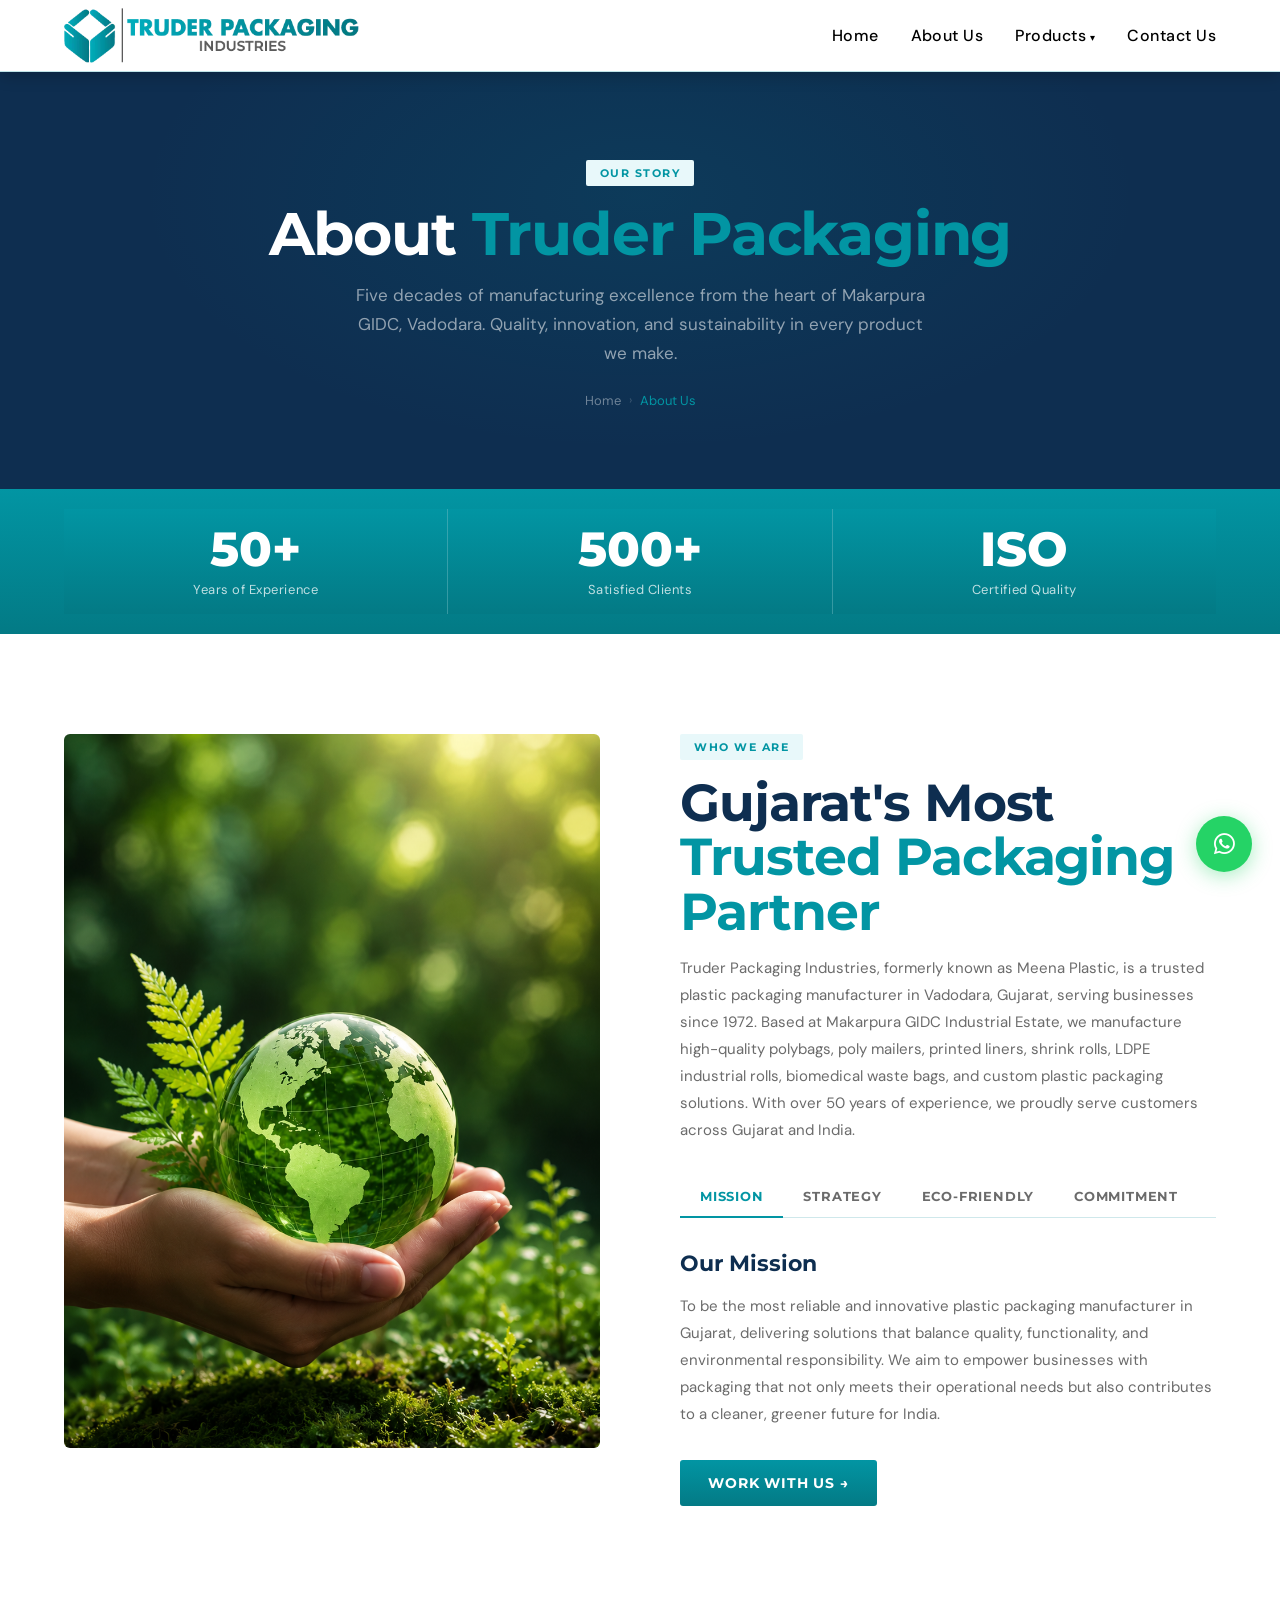
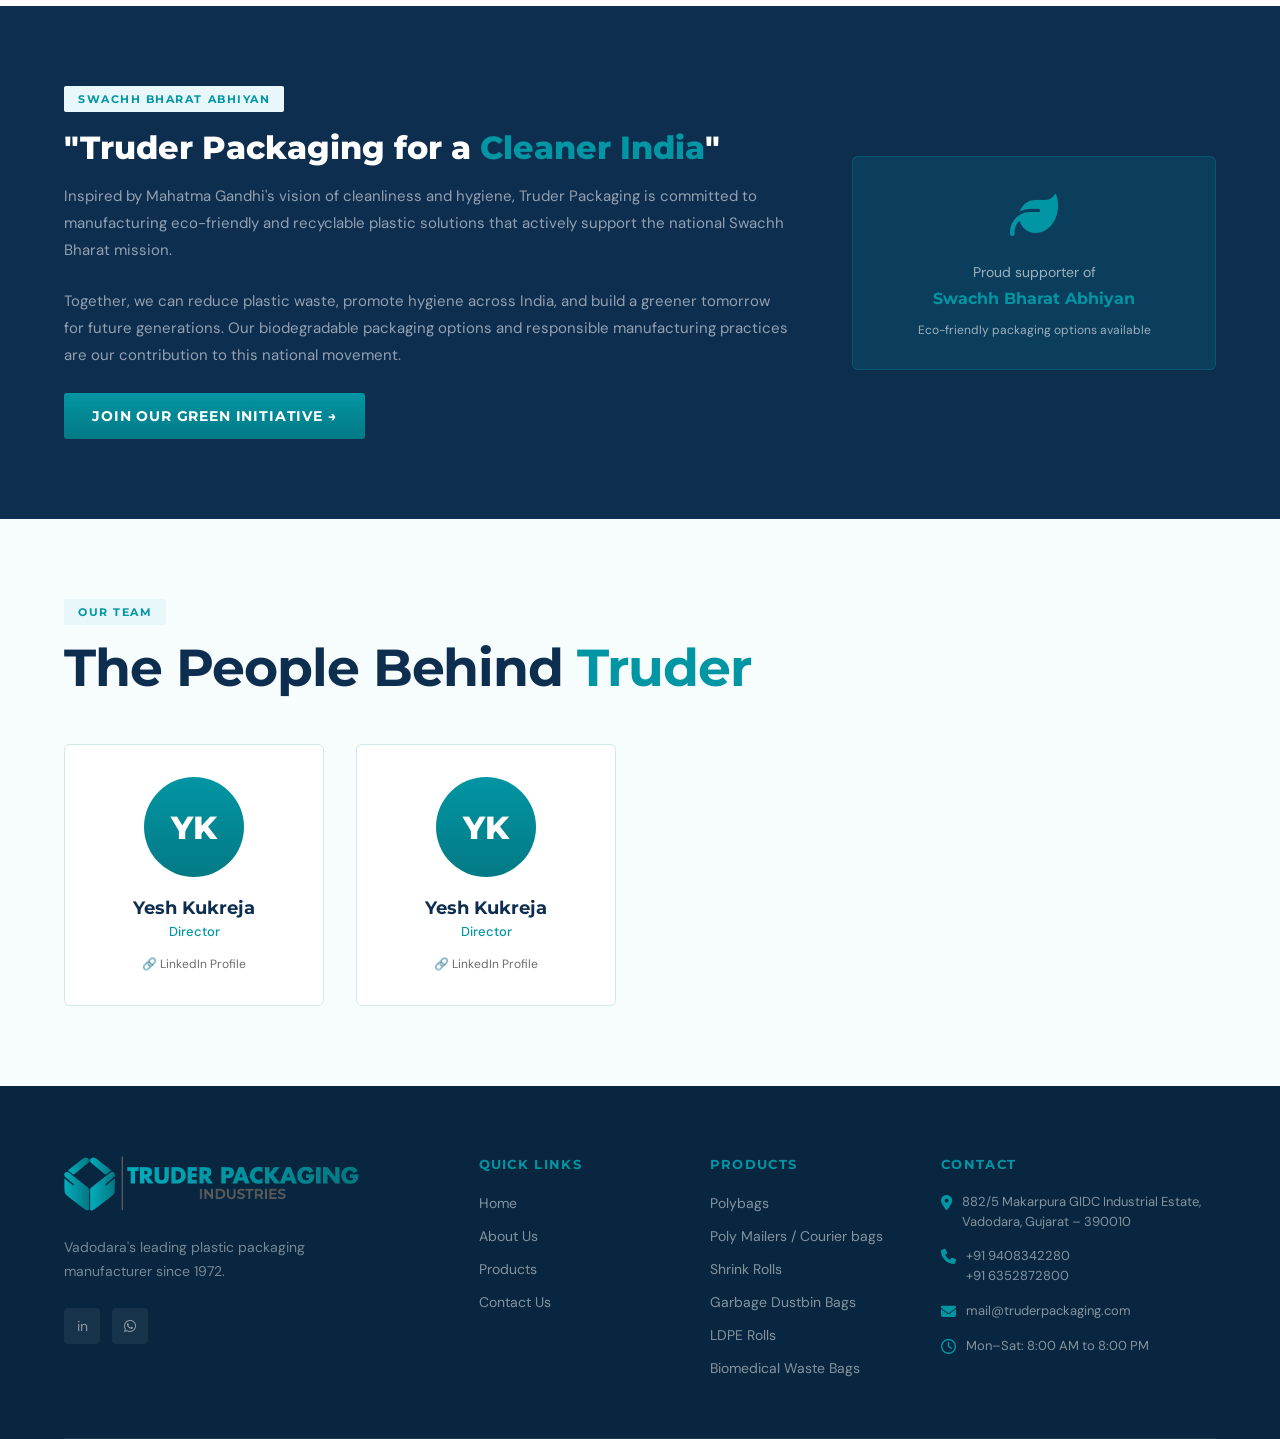
==== commit dbb6832c: "changes applied" ====
--- a/about.html
+++ b/about.html
@@ -65,7 +65,7 @@
         <div>
           <div class="tag">Who We Are</div>
           <h2 class="section-title">Gujarat's Most <span>Trusted Packaging Partner</span></h2>
-          <p style="font-size:15px;color:var(--gray);line-height:1.8;margin:16px 0 32px">Truder Packaging Industries, formerly known as Meena Plastic, is a trusted plastic packaging manufacturer in Vadodara, Gujarat, serving businesses since 1972. Based at Makarpura GIDC Industrial Estate, we manufacture high-quality polybags, poly mailers / courier bags, printed liners, shrink rolls, LDPE industrial rolls, biomedical waste bags, and custom plastic packaging solutions. With over 50 years of experience, we proudly serve customers across Gujarat and India.</p>
+          <p style="font-size:15px;color:var(--gray);line-height:1.8;margin:16px 0 32px">Truder Packaging Industries, formerly known as Meena Plastic, is a trusted plastic packaging manufacturer in Vadodara, Gujarat, serving businesses since 1972. Based at Makarpura GIDC Industrial Estate, we manufacture high-quality polybags, poly mailers, printed liners, shrink rolls, LDPE industrial rolls, biomedical waste bags, and custom plastic packaging solutions. With over 50 years of experience, we proudly serve customers across Gujarat and India.</p>
           <div class="about-tabs">
             <div class="about-tab active" onclick="switchTab(this,'tab-mission')">Mission</div>
             <div class="about-tab" onclick="switchTab(this,'tab-strategy')">Strategy</div>
